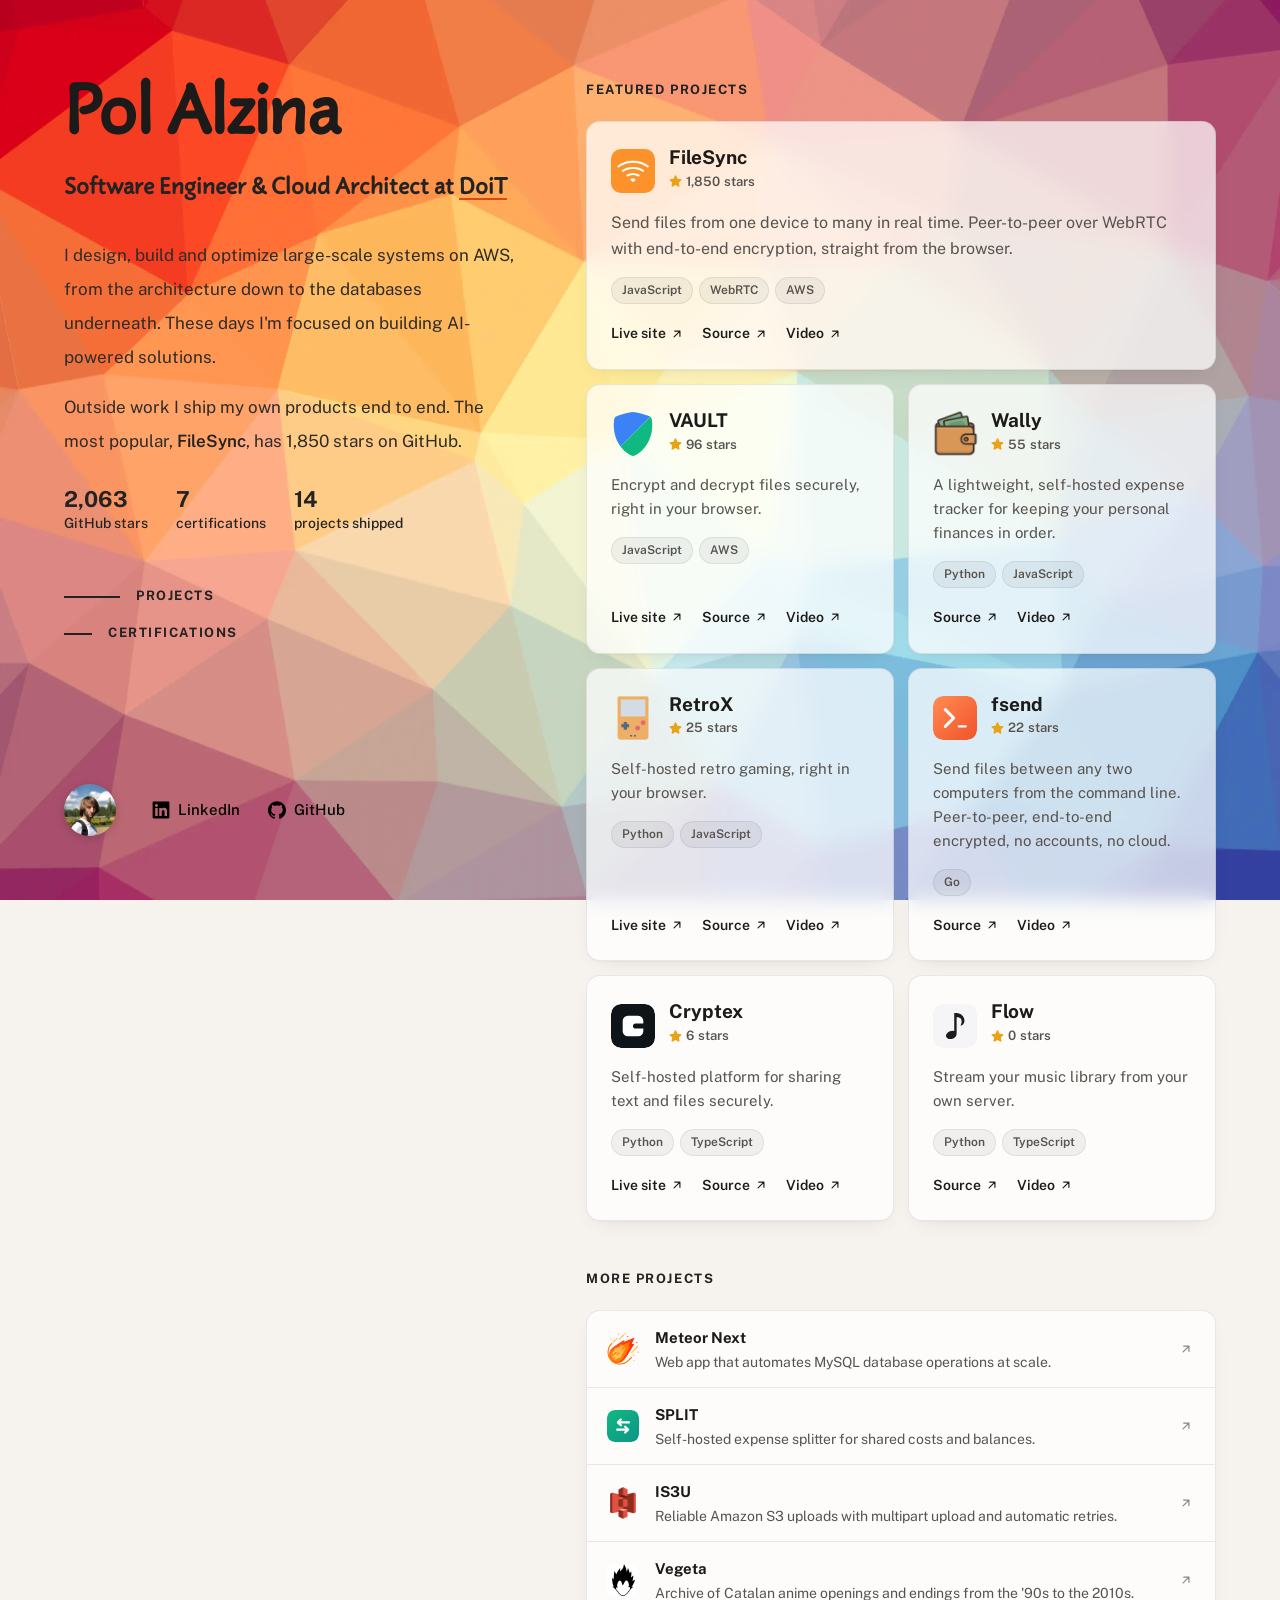
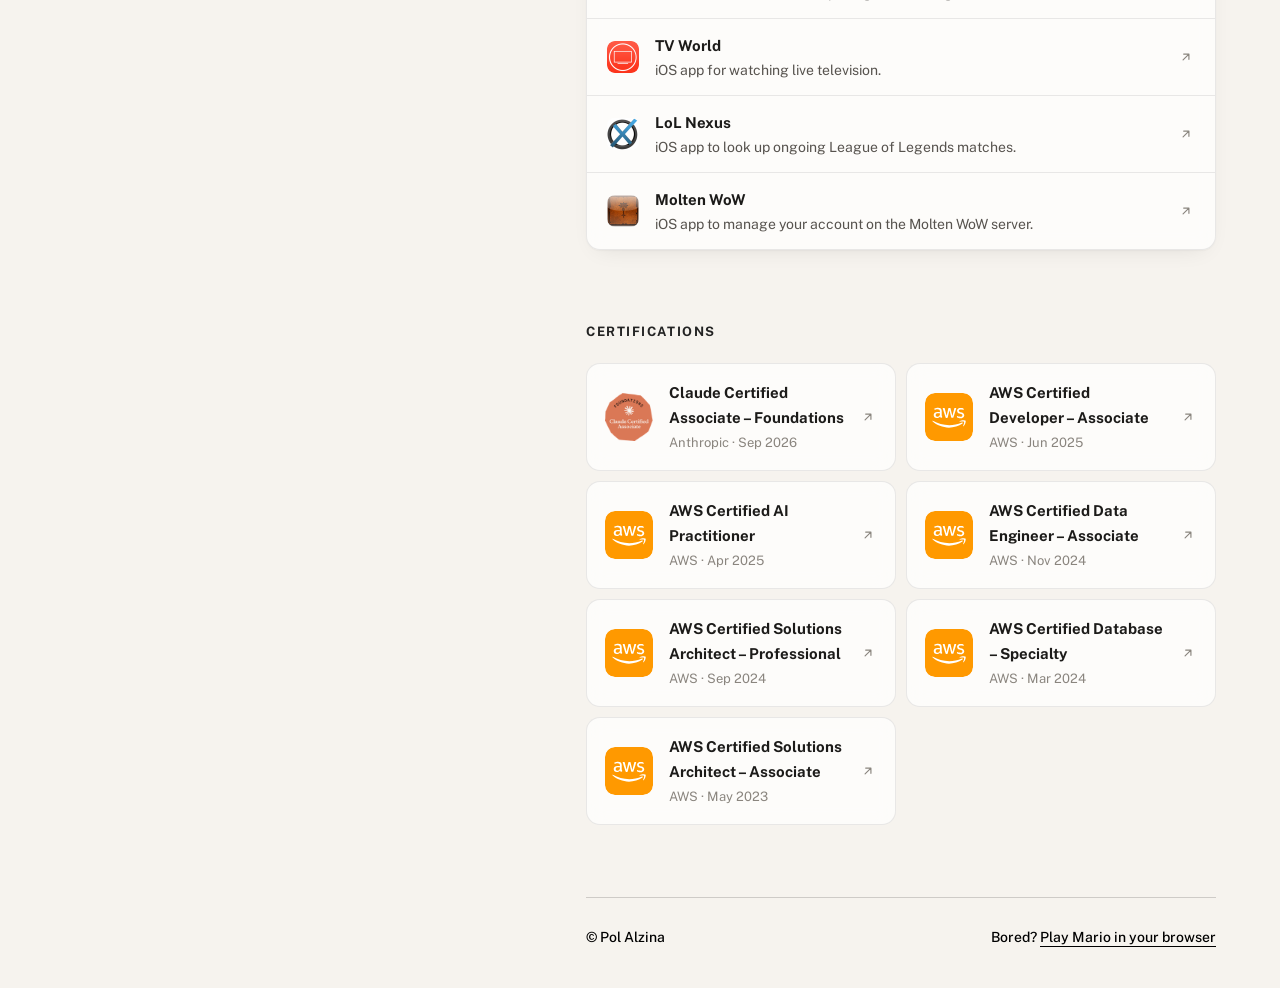
==== index.html @ d1aa9921 "Polish projects section and profile photo - Add a Video link to every featured project (videos/{proj" ====
<!DOCTYPE html>
<html lang="en">
  <head>
    <meta charset="utf-8" />
    <meta name="viewport" content="width=device-width, initial-scale=1" />
    <title>Pol Alzina — Software Engineer &amp; Cloud Architect</title>
    <meta name="description" content="Pol Alzina is a Software Engineer &amp; Cloud Architect at DoiT, specializing in AWS, cloud architecture and database engineering. Creator of FileSync and other open-source projects." />
    <meta name="author" content="Pol Alzina" />
    <link rel="canonical" href="https://pol.alzina.dev/" />
    <meta name="theme-color" content="#f6f3ee" />

    <!-- Social previews (LinkedIn, Slack, X…) need absolute URLs -->
    <meta property="og:type" content="website" />
    <meta property="og:url" content="https://pol.alzina.dev/" />
    <meta property="og:site_name" content="Pol Alzina" />
    <meta property="og:title" content="Pol Alzina — Software Engineer &amp; Cloud Architect" />
    <meta property="og:description" content="AWS, cloud architecture and database engineering at DoiT. Creator of FileSync (1.8k★ on GitHub)." />
    <meta property="og:image" content="https://pol.alzina.dev/images/og.jpg" />
    <meta property="og:image:width" content="1200" />
    <meta property="og:image:height" content="630" />
    <meta property="og:image:alt" content="Pol Alzina — Software Engineer &amp; Cloud Architect" />
    <meta name="twitter:card" content="summary_large_image" />

    <link rel="icon" type="image/png" sizes="32x32" href="images/favicon/favicon-32x32.png" />
    <link rel="icon" type="image/png" sizes="16x16" href="images/favicon/favicon-16x16.png" />
    <link rel="apple-touch-icon" sizes="180x180" href="images/favicon/apple-touch-icon.png" />

    <link rel="preload" href="fonts/rocio.woff2" as="font" type="font/woff2" crossorigin />
    <link rel="preconnect" href="https://fonts.googleapis.com" />
    <link rel="preconnect" href="https://fonts.gstatic.com" crossorigin />
    <link rel="stylesheet" href="https://fonts.googleapis.com/css2?family=Public+Sans:wght@400;600;700&display=swap" />
    <link rel="stylesheet" href="css/style.css" />

    <script type="application/ld+json">
      {
        "@context": "https://schema.org",
        "@type": "Person",
        "name": "Pol Alzina",
        "url": "https://pol.alzina.dev/",
        "image": "https://pol.alzina.dev/images/profile.jpg",
        "jobTitle": "Software Engineer & Cloud Architect",
        "worksFor": { "@type": "Organization", "name": "DoiT", "url": "https://www.doit.com" },
        "sameAs": ["https://www.linkedin.com/in/polalzina", "https://github.com/polius"]
      }
    </script>
  </head>
  <body>
    <!-- Icon sprite, referenced with <use href="#…"> -->
    <svg class="icons" aria-hidden="true" xmlns="http://www.w3.org/2000/svg">
      <symbol id="i-arrow" viewBox="0 0 24 24"><path d="M7 17 17 7M8 7h9v9" stroke-linecap="round" stroke-linejoin="round"/></symbol>
      <symbol id="i-star" viewBox="0 0 16 16"><path d="M8 .25a.75.75 0 0 1 .673.418l1.882 3.815 4.21.612a.75.75 0 0 1 .416 1.279l-3.046 2.97.719 4.192a.751.751 0 0 1-1.088.791L8 12.347l-3.766 1.98a.75.75 0 0 1-1.088-.79l.72-4.194L.818 6.374a.75.75 0 0 1 .416-1.28l4.21-.611L7.327.668A.75.75 0 0 1 8 .25Z"/></symbol>
      <symbol id="i-linkedin" viewBox="-16 16 480 480"><path d="M416 32H31.9C14.3 32 0 46.5 0 64.3v383.4C0 465.5 14.3 480 31.9 480H416c17.6 0 32-14.5 32-32.3V64.3c0-17.8-14.4-32.3-32-32.3zM135.4 416H69V202.2h66.5V416zm-33.2-243c-21.3 0-38.5-17.3-38.5-38.5S80.9 96 102.2 96c21.2 0 38.5 17.3 38.5 38.5 0 21.3-17.2 38.5-38.5 38.5zm282.1 243h-66.4V312c0-24.8-.5-56.7-34.5-56.7-34.6 0-39.9 27-39.9 54.9V416h-66.4V202.2h63.7v29.2h.9c8.9-16.8 30.6-34.5 62.9-34.5 67.2 0 79.7 44.3 79.7 101.9V416z"/></symbol>
      <symbol id="i-github" viewBox="0 0 24 24"><path d="M12 .297c-6.63 0-12 5.373-12 12 0 5.303 3.438 9.8 8.205 11.385.6.113.82-.258.82-.577 0-.285-.01-1.04-.015-2.04-3.338.724-4.042-1.61-4.042-1.61C4.422 18.07 3.633 17.7 3.633 17.7c-1.087-.744.084-.729.084-.729 1.205.084 1.838 1.236 1.838 1.236 1.07 1.835 2.809 1.305 3.495.998.108-.776.417-1.305.76-1.605-2.665-.3-5.466-1.332-5.466-5.93 0-1.31.465-2.38 1.235-3.22-.135-.303-.54-1.523.105-3.176 0 0 1.005-.322 3.3 1.23.96-.267 1.98-.399 3-.405 1.02.006 2.04.138 3 .405 2.28-1.552 3.285-1.23 3.285-1.23.645 1.653.24 2.873.12 3.176.765.84 1.23 1.91 1.23 3.22 0 4.61-2.805 5.625-5.475 5.92.42.36.81 1.096.81 2.22 0 1.606-.015 2.896-.015 3.286 0 .315.21.69.825.57C20.565 22.092 24 17.592 24 12.297c0-6.627-5.373-12-12-12"/></symbol>
      <symbol id="i-aws" viewBox="15 15 70 70"><rect x="15" y="15" width="70" height="70" rx="14" fill="#f90"/><g fill="#fff"><path d="m39.4 47c0 .6.1 1.1.2 1.4.1.4.3.7.5 1.2.1.1.1.3.1.4 0 .2-.1.3-.3.5l-1 .7c-.2.1-.3.1-.4.1-.2 0-.3-.1-.5-.2-.2-.2-.4-.5-.6-.8s-.3-.6-.5-1c-1.3 1.5-2.9 2.2-4.8 2.2-1.4 0-2.4-.4-3.2-1.2s-1.2-1.8-1.2-3.1c0-1.4.5-2.5 1.5-3.3s2.3-1.3 4-1.3c.5 0 1.1 0 1.7.1s1.2.2 1.9.4v-1.1c0-1.2-.3-2.1-.8-2.6s-1.4-.8-2.6-.8c-.6 0-1.1.1-1.7.2s-1.2.3-1.7.6c-.3.1-.5.2-.6.2s-.2 0-.3 0c-.2 0-.3-.2-.3-.5v-.8c0-.3 0-.5.1-.6s.2-.2.5-.3c.6-.3 1.2-.5 2-.7s1.6-.3 2.5-.3c1.9 0 3.3.4 4.2 1.3s1.3 2.2 1.3 4zm-6.6 2.5c.5 0 1.1-.1 1.7-.3s1.1-.5 1.5-1c.3-.3.4-.6.6-1 .1-.4.2-.9.2-1.4v-.8c-.5-.1-1-.2-1.5-.3s-1-.1-1.5-.1c-1.1 0-1.9.2-2.4.7-.5.4-.8 1.1-.8 1.9s.2 1.3.6 1.7c.3.4.8.6 1.6.6zm13 1.7c-.3 0-.5-.1-.6-.2s-.2-.3-.3-.6l-3.9-12.5c-.1-.3-.1-.5-.1-.7 0-.3.1-.4.4-.4h1.6c.3 0 .5.1.6.2s.2.3.3.6l2.7 10.7 2.5-10.7c.1-.3.2-.5.3-.6s.3-.2.7-.2h1.3c.3 0 .5.1.7.2.1.1.2.3.3.6l2.6 10.9 2.8-10.9c.1-.3.2-.5.3-.6s.3-.2.6-.2h1.5c.3 0 .4.1.4.4v.3c0 .1-.1.2-.1.4l-3.9 12.5c-.1.3-.2.5-.3.6s-.3.2-.6.2h-1.4c-.3 0-.5-.1-.7-.2-.1-.1-.2-.3-.3-.7l-2.5-10.3-2.5 10.4c-.1.3-.2.5-.3.7-.1.1-.4.2-.7.2h-1.4zm20.8.5c-.9 0-1.7-.1-2.5-.3s-1.4-.4-1.9-.7c-.3-.2-.4-.3-.5-.5s-.1-.3-.1-.5v-.7c0-.3.1-.5.4-.5.1 0 .2 0 .3.1.1 0 .2.1.4.2.5.2 1.1.4 1.8.6.6.1 1.3.2 1.9.2 1 0 1.8-.2 2.4-.5.6-.4.8-.9.8-1.5 0-.5-.1-.8-.4-1.1s-.8-.6-1.6-.9l-2.4-.7c-1.2-.4-2.1-.9-2.6-1.6s-.8-1.5-.8-2.4c0-.7.1-1.3.4-1.8s.7-1 1.2-1.3c.5-.4 1-.6 1.7-.8.6-.2 1.3-.3 2-.3.4 0 .7 0 1.1.1.4 0 .7.1 1 .2s.6.2.9.3.5.2.7.3.4.3.5.4.1.3.1.5v.8c0 .3-.1.5-.4.5-.1 0-.3-.1-.6-.2-.9-.4-2-.6-3.1-.6-.9 0-1.6.2-2.2.5-.5.3-.8.8-.8 1.4 0 .5.2.8.5 1.1s.9.6 1.8.9l2.3.7c1.2.4 2 .9 2.5 1.6s.8 1.4.8 2.3c0 .7-.1 1.3-.4 1.9s-.7 1-1.2 1.4-1.1.7-1.8.9c-.6-.1-1.3 0-2.2 0z"/><path clip-rule="evenodd" fill-rule="evenodd" d="m69.7 59.5c-5.3 3.9-13.1 6-19.7 6-9.3 0-17.8-3.5-24.1-9.2-.5-.5-.1-1.1.5-.7 6.9 4 15.4 6.4 24.1 6.4 5.9 0 12.4-1.2 18.4-3.8.9-.3 1.7.7.8 1.3z"/><path clip-rule="evenodd" fill-rule="evenodd" d="m71.9 57c-.7-.9-4.5-.4-6.2-.2-.5.1-.6-.4-.1-.7 3.1-2.1 8.1-1.5 8.6-.8.6.7-.2 5.7-3 8.1-.4.4-.9.2-.7-.3.7-1.6 2.1-5.2 1.4-6.1z"/></g></symbol>
    </svg>

    <div class="layout">
      <!-- ============ Intro ============ -->
      <header class="intro">
        <div>
          <h1 class="name rise">Pol Alzina</h1>
          <p class="role rise rise-2">Software Engineer &amp; Cloud&nbsp;Architect at&nbsp;<a href="https://www.doit.com" target="_blank" rel="noopener noreferrer">DoiT</a></p>

          <div class="rise rise-3">
            <!-- TODO: swap the first sentence for 1–2 concrete results from your work,
                 e.g. "Cut a customer's RDS bill by 40%" or "Migrated 20 TB to Aurora with zero downtime". -->
            <p class="bio">I design, build and optimize large-scale systems on AWS, from the architecture down to the databases underneath. These days I'm focused on building AI-powered solutions.</p>
            <p class="bio">Outside work I ship my own products end to end. The most popular, <strong data-top-name>FileSync</strong>, has <span data-top-stars>1,850</span> stars on GitHub.</p>

            <ul class="stats" aria-label="Highlights">
              <li><strong data-stars-total>2,063</strong> GitHub stars</li>
              <li><strong>7</strong> certifications</li>
              <li><strong>14</strong> projects shipped</li>
            </ul>
          </div>

          <nav class="nav rise rise-4" aria-label="Sections">
            <a href="#projects">Projects</a>
            <a href="#certifications">Certifications</a>
          </nav>
        </div>

        <div class="contact rise rise-4">
          <img class="avatar" src="images/profile.jpg" width="52" height="52" alt="Portrait of Pol Alzina" />
          <div class="contact-links">
            <!-- TODO: if you want recruiters to email you, point this to mailto:you@… instead -->
            <a class="social-link" href="https://www.linkedin.com/in/polalzina" target="_blank" rel="noopener noreferrer">
              <svg aria-hidden="true"><use href="#i-linkedin"/></svg>LinkedIn
            </a>
            <a class="social-link" href="https://github.com/polius" target="_blank" rel="noopener noreferrer">
              <svg aria-hidden="true"><use href="#i-github"/></svg>GitHub
            </a>
          </div>
        </div>
      </header>

      <!-- ============ Content ============ -->
      <main class="content">
        <section id="projects" aria-labelledby="projects-title">
          <h2 class="section-title" id="projects-title">Featured projects</h2>

          <div class="featured">
            <article class="card" data-sort-repo="FileSync">
              <div class="card-head">
                <img class="logo" src="images/logos/filesync.png" width="44" height="44" alt="" />
                <div>
                  <h3 class="card-title"><a href="https://filesync.app" target="_blank" rel="noopener noreferrer">FileSync</a></h3>
                  <span class="stars"><svg aria-hidden="true"><use href="#i-star"/></svg><span data-repo="FileSync">1,850</span>stars</span>
                </div>
              </div>
              <p class="card-desc">Send files from one device to many in real time. Peer-to-peer over WebRTC with end-to-end encryption, straight from the browser.</p>
              <ul class="tags" aria-label="Tech stack"><li>JavaScript</li><li>WebRTC</li><li>AWS</li></ul>
              <div class="card-links">
                <a href="https://filesync.app" target="_blank" rel="noopener noreferrer">Live site<svg class="arrow" aria-hidden="true"><use href="#i-arrow"/></svg></a>
                <a href="https://github.com/polius/FileSync" target="_blank" rel="noopener noreferrer">Source<svg class="arrow" aria-hidden="true"><use href="#i-arrow"/></svg></a>
                <a href="videos/filesync.mp4" target="_blank" rel="noopener noreferrer">Video<svg class="arrow" aria-hidden="true"><use href="#i-arrow"/></svg></a>
              </div>
            </article>

            <article class="card" data-sort-repo="VAULT">
              <div class="card-head">
                <img class="logo" src="images/logos/vault.svg" width="44" height="44" alt="" />
                <div>
                  <h3 class="card-title"><a href="https://vault.alzina.dev" target="_blank" rel="noopener noreferrer">VAULT</a></h3>
                  <span class="stars"><svg aria-hidden="true"><use href="#i-star"/></svg><span data-repo="VAULT">96</span>stars</span>
                </div>
              </div>
              <p class="card-desc">Encrypt and decrypt files securely, right in your browser.</p>
              <ul class="tags" aria-label="Tech stack"><li>JavaScript</li><li>AWS</li></ul>
              <div class="card-links">
                <a href="https://vault.alzina.dev" target="_blank" rel="noopener noreferrer">Live site<svg class="arrow" aria-hidden="true"><use href="#i-arrow"/></svg></a>
                <a href="https://github.com/polius/VAULT" target="_blank" rel="noopener noreferrer">Source<svg class="arrow" aria-hidden="true"><use href="#i-arrow"/></svg></a>
                <a href="videos/vault.mp4" target="_blank" rel="noopener noreferrer">Video<svg class="arrow" aria-hidden="true"><use href="#i-arrow"/></svg></a>
              </div>
            </article>

            <article class="card" data-sort-repo="Wally">
              <div class="card-head">
                <img class="logo" style="--logo-scale: 1.35" src="images/logos/wally.png" width="44" height="44" alt="" />
                <div>
                  <h3 class="card-title"><a href="https://github.com/polius/Wally" target="_blank" rel="noopener noreferrer">Wally</a></h3>
                  <span class="stars"><svg aria-hidden="true"><use href="#i-star"/></svg><span data-repo="Wally">55</span>stars</span>
                </div>
              </div>
              <p class="card-desc">A lightweight, self-hosted expense tracker for keeping your personal finances in order.</p>
              <ul class="tags" aria-label="Tech stack"><li>Python</li><li>JavaScript</li></ul>
              <div class="card-links">
                <a href="https://github.com/polius/Wally" target="_blank" rel="noopener noreferrer">Source<svg class="arrow" aria-hidden="true"><use href="#i-arrow"/></svg></a>
                <a href="videos/wally.mp4" target="_blank" rel="noopener noreferrer">Video<svg class="arrow" aria-hidden="true"><use href="#i-arrow"/></svg></a>
              </div>
            </article>

            <article class="card" data-sort-repo="RetroX">
              <div class="card-head">
                <img class="logo" style="--logo-scale: 1.13" src="images/logos/retrox.png" width="44" height="44" alt="" />
                <div>
                  <h3 class="card-title"><a href="https://retrox.app" target="_blank" rel="noopener noreferrer">RetroX</a></h3>
                  <span class="stars"><svg aria-hidden="true"><use href="#i-star"/></svg><span data-repo="RetroX">25</span>stars</span>
                </div>
              </div>
              <p class="card-desc">Self-hosted retro gaming, right in your browser.</p>
              <ul class="tags" aria-label="Tech stack"><li>Python</li><li>JavaScript</li></ul>
              <div class="card-links">
                <a href="https://retrox.app" target="_blank" rel="noopener noreferrer">Live site<svg class="arrow" aria-hidden="true"><use href="#i-arrow"/></svg></a>
                <a href="https://github.com/polius/RetroX" target="_blank" rel="noopener noreferrer">Source<svg class="arrow" aria-hidden="true"><use href="#i-arrow"/></svg></a>
                <a href="videos/retrox.mp4" target="_blank" rel="noopener noreferrer">Video<svg class="arrow" aria-hidden="true"><use href="#i-arrow"/></svg></a>
              </div>
            </article>

            <article class="card" data-sort-repo="fsend">
              <div class="card-head">
                <img class="logo" src="images/logos/fsend.svg" width="44" height="44" alt="" />
                <div>
                  <h3 class="card-title"><a href="https://github.com/polius/fsend" target="_blank" rel="noopener noreferrer">fsend</a></h3>
                  <span class="stars"><svg aria-hidden="true"><use href="#i-star"/></svg><span data-repo="fsend">22</span>stars</span>
                </div>
              </div>
              <p class="card-desc">Send files between any two computers from the command line. Peer-to-peer, end-to-end encrypted, no accounts, no cloud.</p>
              <ul class="tags" aria-label="Tech stack"><li>Go</li></ul>
              <div class="card-links">
                <a href="https://github.com/polius/fsend" target="_blank" rel="noopener noreferrer">Source<svg class="arrow" aria-hidden="true"><use href="#i-arrow"/></svg></a>
                <a href="videos/fsend.mp4" target="_blank" rel="noopener noreferrer">Video<svg class="arrow" aria-hidden="true"><use href="#i-arrow"/></svg></a>
              </div>
            </article>

            <article class="card" data-sort-repo="Cryptex">
              <div class="card-head">
                <img class="logo" src="images/logos/cryptex.svg" width="44" height="44" alt="" />
                <div>
                  <h3 class="card-title"><a href="https://cryptex.alzina.dev" target="_blank" rel="noopener noreferrer">Cryptex</a></h3>
                  <span class="stars"><svg aria-hidden="true"><use href="#i-star"/></svg><span data-repo="Cryptex">6</span>stars</span>
                </div>
              </div>
              <p class="card-desc">Self-hosted platform for sharing text and files securely.</p>
              <ul class="tags" aria-label="Tech stack"><li>Python</li><li>TypeScript</li></ul>
              <div class="card-links">
                <a href="https://cryptex.alzina.dev" target="_blank" rel="noopener noreferrer">Live site<svg class="arrow" aria-hidden="true"><use href="#i-arrow"/></svg></a>
                <a href="https://github.com/polius/Cryptex" target="_blank" rel="noopener noreferrer">Source<svg class="arrow" aria-hidden="true"><use href="#i-arrow"/></svg></a>
                <a href="videos/cryptex.mp4" target="_blank" rel="noopener noreferrer">Video<svg class="arrow" aria-hidden="true"><use href="#i-arrow"/></svg></a>
              </div>
            </article>

            <article class="card" data-sort-repo="Flow">
              <div class="card-head">
                <img class="logo" src="images/logos/flow.svg" width="44" height="44" alt="" />
                <div>
                  <h3 class="card-title"><a href="https://github.com/polius/Flow" target="_blank" rel="noopener noreferrer">Flow</a></h3>
                  <span class="stars"><svg aria-hidden="true"><use href="#i-star"/></svg><span data-repo="Flow">0</span>stars</span>
                </div>
              </div>
              <p class="card-desc">Stream your music library from your own server.</p>
              <ul class="tags" aria-label="Tech stack"><li>Python</li><li>TypeScript</li></ul>
              <div class="card-links">
                <a href="https://github.com/polius/Flow" target="_blank" rel="noopener noreferrer">Source<svg class="arrow" aria-hidden="true"><use href="#i-arrow"/></svg></a>
                <a href="videos/flow.mp4" target="_blank" rel="noopener noreferrer">Video<svg class="arrow" aria-hidden="true"><use href="#i-arrow"/></svg></a>
              </div>
            </article>
          </div>

          <h3 class="subhead">More projects</h3>
          <ul class="list">
            <li data-sort-repo="meteornext-app">
              <a href="https://meteor.alzina.dev" target="_blank" rel="noopener noreferrer">
                <img class="logo" style="--logo-scale: 1.05" src="images/logos/meteornext.png" width="32" height="32" alt="" />
                <span><span class="list-name">Meteor Next</span><span class="list-desc">Web app that automates MySQL database operations at scale.</span></span>
                <svg class="arrow" aria-hidden="true"><use href="#i-arrow"/></svg>
              </a>
            </li>
            <li data-sort-repo="SPLIT">
              <a href="https://split.alzina.dev" target="_blank" rel="noopener noreferrer">
                <img class="logo" src="images/logos/split.svg" width="32" height="32" alt="" />
                <span><span class="list-name">SPLIT</span><span class="list-desc">Self-hosted expense splitter for shared costs and balances.</span></span>
                <svg class="arrow" aria-hidden="true"><use href="#i-arrow"/></svg>
              </a>
            </li>
            <li data-sort-repo="intelligent-s3-upload">
              <a href="https://github.com/polius/intelligent-s3-upload" target="_blank" rel="noopener noreferrer">
                <img class="logo" src="images/logos/is3u.png" width="32" height="32" alt="" />
                <span><span class="list-name">IS3U</span><span class="list-desc">Reliable Amazon S3 uploads with multipart upload and automatic retries.</span></span>
                <svg class="arrow" aria-hidden="true"><use href="#i-arrow"/></svg>
              </a>
            </li>
            <li data-sort-repo="vegeta.cat">
              <a href="https://www.vegeta.cat" target="_blank" rel="noopener noreferrer">
                <img class="logo" src="images/logos/vegeta.png" width="32" height="32" alt="" />
                <span><span class="list-name">Vegeta</span><span class="list-desc">Archive of Catalan anime openings and endings from the '90s to the 2010s.</span></span>
                <svg class="arrow" aria-hidden="true"><use href="#i-arrow"/></svg>
              </a>
            </li>
            <li>
              <a href="https://tvworld.alzina.dev" target="_blank" rel="noopener noreferrer">
                <img class="logo" src="images/logos/tvworld.png" width="32" height="32" alt="" />
                <span><span class="list-name">TV World</span><span class="list-desc">iOS app for watching live television.</span></span>
                <svg class="arrow" aria-hidden="true"><use href="#i-arrow"/></svg>
              </a>
            </li>
            <li>
              <a href="https://app.sensortower.com/overview/765059876" target="_blank" rel="noopener noreferrer">
                <img class="logo" src="images/logos/lolnexus.png" width="32" height="32" alt="" />
                <span><span class="list-name">LoL Nexus</span><span class="list-desc">iOS app to look up ongoing League of Legends matches.</span></span>
                <svg class="arrow" aria-hidden="true"><use href="#i-arrow"/></svg>
              </a>
            </li>
            <li>
              <a href="https://mw.alzina.dev" target="_blank" rel="noopener noreferrer">
                <img class="logo" src="images/logos/moltenwow.png" width="32" height="32" alt="" />
                <span><span class="list-name">Molten WoW</span><span class="list-desc">iOS app to manage your account on the Molten WoW server.</span></span>
                <svg class="arrow" aria-hidden="true"><use href="#i-arrow"/></svg>
              </a>
            </li>
          </ul>
        </section>

        <section id="certifications" aria-labelledby="certifications-title">
          <h2 class="section-title" id="certifications-title">Certifications</h2>
          <ul class="certs">
            <li>
              <a class="cert" href="certifications/claude-certified-associate-foundations.pdf" target="_blank" rel="noopener noreferrer">
                <img class="logo" src="images/logos/claude-cert.png" width="48" height="48" alt="" />
                <span><span class="cert-name">Claude Certified Associate – Foundations</span><span class="cert-meta">Anthropic · Sep 2026</span></span>
                <svg class="arrow" aria-hidden="true"><use href="#i-arrow"/></svg>
              </a>
            </li>
            <li>
              <a class="cert" href="https://cp.certmetrics.com/amazon/en/public/verify/credential/2391698214af48799ac81487aa5f0353" target="_blank" rel="noopener noreferrer">
                <svg class="logo" aria-hidden="true"><use href="#i-aws"/></svg>
                <span><span class="cert-name">AWS Certified Developer – Associate</span><span class="cert-meta">AWS · Jun 2025</span></span>
                <svg class="arrow" aria-hidden="true"><use href="#i-arrow"/></svg>
              </a>
            </li>
            <li>
              <a class="cert" href="https://cp.certmetrics.com/amazon/en/public/verify/credential/fcd564f483ae4cfa94ff9d164bcd5252" target="_blank" rel="noopener noreferrer">
                <svg class="logo" aria-hidden="true"><use href="#i-aws"/></svg>
                <span><span class="cert-name">AWS Certified AI Practitioner</span><span class="cert-meta">AWS · Apr 2025</span></span>
                <svg class="arrow" aria-hidden="true"><use href="#i-arrow"/></svg>
              </a>
            </li>
            <li>
              <a class="cert" href="https://cp.certmetrics.com/amazon/en/public/verify/credential/151e5a1d30874c1f9817b374003370be" target="_blank" rel="noopener noreferrer">
                <svg class="logo" aria-hidden="true"><use href="#i-aws"/></svg>
                <span><span class="cert-name">AWS Certified Data Engineer – Associate</span><span class="cert-meta">AWS · Nov 2024</span></span>
                <svg class="arrow" aria-hidden="true"><use href="#i-arrow"/></svg>
              </a>
            </li>
            <li>
              <a class="cert" href="https://cp.certmetrics.com/amazon/en/public/verify/credential/a61a0dd3cb1246a488893493e1e09986" target="_blank" rel="noopener noreferrer">
                <svg class="logo" aria-hidden="true"><use href="#i-aws"/></svg>
                <span><span class="cert-name">AWS Certified Solutions Architect – Professional</span><span class="cert-meta">AWS · Sep 2024</span></span>
                <svg class="arrow" aria-hidden="true"><use href="#i-arrow"/></svg>
              </a>
            </li>
            <li>
              <a class="cert" href="https://cp.certmetrics.com/amazon/en/public/verify/credential/18cd20d3a6d945a9bd944d0d09c38167" target="_blank" rel="noopener noreferrer">
                <svg class="logo" aria-hidden="true"><use href="#i-aws"/></svg>
                <span><span class="cert-name">AWS Certified Database – Specialty</span><span class="cert-meta">AWS · Mar 2024</span></span>
                <svg class="arrow" aria-hidden="true"><use href="#i-arrow"/></svg>
              </a>
            </li>
            <li>
              <a class="cert" href="https://cp.certmetrics.com/amazon/en/public/verify/credential/PXWKZVH14BV1QS50" target="_blank" rel="noopener noreferrer">
                <svg class="logo" aria-hidden="true"><use href="#i-aws"/></svg>
                <span><span class="cert-name">AWS Certified Solutions Architect – Associate</span><span class="cert-meta">AWS · May 2023</span></span>
                <svg class="arrow" aria-hidden="true"><use href="#i-arrow"/></svg>
              </a>
            </li>
          </ul>
        </section>

        <footer class="footer">
          <p>© Pol Alzina</p>
          <p>Bored? <a href="https://mario.alzina.dev" target="_blank" rel="noopener noreferrer">Play Mario in your browser</a></p>
        </footer>
      </main>
    </div>

    <script>
      // Highlight the sidebar nav link of the section in view
      (function () {
        var links = document.querySelectorAll(".nav a");
        var observer = new IntersectionObserver(function (entries) {
          entries.forEach(function (entry) {
            if (!entry.isIntersecting) return;
            links.forEach(function (link) {
              link.classList.toggle("active", link.getAttribute("href") === "#" + entry.target.id);
            });
          });
        }, { rootMargin: "-30% 0px -60% 0px" });
        document.querySelectorAll("main section[id]").forEach(function (s) { observer.observe(s); });
      })();

      // Refresh GitHub star counts live; the numbers in the HTML are the fallback if this fails
      (function () {
        function format(n) {
          return n.toLocaleString("en-US");
        }
        fetch("https://api.github.com/users/polius/repos?per_page=100")
          .then(function (res) { return res.ok ? res.json() : Promise.reject(res.status); })
          .then(function (repos) {
            var stars = {};
            var total = 0;
            repos.forEach(function (repo) {
              if (repo.fork) return;
              stars[repo.name.toLowerCase()] = repo.stargazers_count;
              total += repo.stargazers_count;
            });
            document.querySelectorAll("[data-repo]").forEach(function (el) {
              var count = stars[el.dataset.repo.toLowerCase()];
              if (count !== undefined) el.textContent = format(count);
            });
            document.querySelectorAll("[data-stars-total]").forEach(function (el) {
              el.textContent = format(total);
            });

            // Order featured cards and the "More projects" list by stars, most first.
            // Ties keep their HTML order; items without a repo stay at the end.
            // The first featured card gets the wide layout via CSS.
            document.querySelectorAll(".featured, .list").forEach(function (group) {
              var items = Array.prototype.slice.call(group.querySelectorAll(":scope > [data-sort-repo]"));
              items.sort(function (a, b) {
                return (stars[b.dataset.sortRepo.toLowerCase()] || 0) - (stars[a.dataset.sortRepo.toLowerCase()] || 0);
              });
              items.forEach(function (item) { group.appendChild(item); });
              group.querySelectorAll(":scope > :not([data-sort-repo])").forEach(function (item) { group.appendChild(item); });
            });

            // Intro sentence names whichever shown project has the most stars
            var top = null;
            document.querySelectorAll("[data-sort-repo]").forEach(function (item) {
              var count = stars[item.dataset.sortRepo.toLowerCase()] || 0;
              if (!top || count > top.count) top = { item: item, count: count };
            });
            if (top) {
              var name = top.item.querySelector(".card-title a, .list-name");
              document.querySelectorAll("[data-top-name]").forEach(function (el) { el.textContent = name.textContent; });
              document.querySelectorAll("[data-top-stars]").forEach(function (el) { el.textContent = format(top.count); });
            }
          })
          .catch(function () {});
      })();
    </script>
  </body>
</html>
---- css/style.css ----
@font-face {
  font-family: "Rocio";
  src: url("../fonts/rocio.woff2") format("woff2");
  font-weight: 400;
  font-style: normal;
  font-display: swap;
}

/* ---------- Tokens ---------- */
:root {
  color-scheme: light;
  --bg: #f6f3ee;
  /* Translucent panels let the background image show through, like the original site */
  --surface: rgba(255, 255, 255, 0.72);
  --surface-hover: rgba(255, 255, 255, 0.86);
  --surface-blur: blur(10px);
  --border: rgba(28, 27, 25, 0.09);
  --border-strong: rgba(28, 27, 25, 0.18);
  --text: #1c1b19;
  --muted: #57534e;
  --faint: #8a857e;
  --accent: #d9480f;
  --accent-soft: rgba(217, 72, 15, 0.09);
  --shadow: 0 1px 2px rgba(28, 27, 25, 0.04), 0 8px 24px -12px rgba(28, 27, 25, 0.12);
  --shadow-hover: 0 2px 4px rgba(28, 27, 25, 0.05), 0 16px 40px -16px rgba(28, 27, 25, 0.22);
  /* Text placed directly on the background image */
  --on-bg: #232323;
  --on-bg-muted: #2e2b28;
  --on-bg-faint: rgba(35, 35, 35, 0.72);
  --radius: 14px;
  --font-sans: "Public Sans", -apple-system, BlinkMacSystemFont, "Segoe UI", Arial, sans-serif;
  --font-display: "Rocio", var(--font-sans);
}


/* ---------- Base ---------- */
*, *::before, *::after { box-sizing: border-box; }
html { scroll-behavior: smooth; -webkit-text-size-adjust: 100%; }
body {
  margin: 0;
  background: var(--bg);
  color: var(--text);
  font: 400 16px/1.6 var(--font-sans);
  -webkit-font-smoothing: antialiased;
}
/* Background image as a fixed, viewport-sized layer (background-attachment:fixed misbehaves
   on iOS Safari) */
body::before {
  content: "";
  position: fixed;
  inset: 0;
  z-index: -1;
  pointer-events: none;
  background: #232323 url("../images/bg.webp") center / cover no-repeat;
}
/* Everything sitting directly on the image uses the high-contrast "on-bg" text colours */
.intro, .section-title, .subhead, .footer {
  --text: var(--on-bg);
  --muted: var(--on-bg-muted);
  --faint: var(--on-bg-faint);
}
h1, h2, h3, p, ul { margin: 0; }
ul { padding: 0; list-style: none; }
img, svg { display: block; }
a { color: inherit; text-decoration: none; }
a:focus-visible { outline: 2px solid var(--accent); outline-offset: 3px; border-radius: 6px; }
.icons { position: absolute; width: 0; height: 0; overflow: hidden; }

/* ---------- Layout ---------- */
.layout {
  max-width: 1440px;
  margin: 0 auto;
  padding: 0 20px;
}
@media (min-width: 1024px) {
  .layout {
    display: grid;
    grid-template-columns: minmax(0, 5fr) minmax(0, 7fr);
    gap: 72px;
    padding: 0 clamp(48px, 5vw, 88px);
  }
}

/* ---------- Intro column ---------- */
.intro { padding: 56px 0 8px; }
@media (min-width: 1024px) {
  .intro {
    position: sticky;
    top: 0;
    height: 100vh;
    padding: 80px 0 64px;
    display: flex;
    flex-direction: column;
    justify-content: space-between;
  }
}
/* Short laptop screens: the intro would not fit in one viewport, so let it scroll normally */
@media (min-width: 1024px) and (max-height: 820px) {
  .intro { position: static; height: auto; }
}
.avatar {
  flex: none;
  width: 52px;
  height: 52px;
  margin-right: 18px;
  border-radius: 50%;
  object-fit: cover;
  box-shadow: 0 2px 10px rgba(0, 0, 0, 0.18);
}
.name {
  font: 700 clamp(44px, 11vw, 72px)/1 var(--font-display); /* synthesized bold, as on the original */
  letter-spacing: -0.01em;
}
.role {
  margin-top: 20px;
  /* Rocio ships one weight; 600 is browser-synthesized bold, as on the original site */
  font: 600 24px/1.4 var(--font-display);
  color: var(--text);
}
.role a {
  color: var(--text);
  text-decoration: underline;
  text-decoration-thickness: 2px;
  text-underline-offset: 4px;
  text-decoration-color: var(--accent);
}
/* Airy line spacing, as on the original site */
.bio { margin-top: 32px; max-width: 34rem; color: var(--muted); font-size: 17px; line-height: 2; }
.bio + .bio { margin-top: 16px; }
.bio strong { color: var(--text); font-weight: 600; }

.stats { display: flex; flex-wrap: wrap; gap: 10px clamp(18px, 5vw, 28px); margin-top: 28px; }
.stats li { display: flex; flex-direction: column; font-size: 14px; font-weight: 500; color: var(--text); }
.stats strong { font-size: 22px; line-height: 1.2; font-weight: 700; color: var(--text); }

.nav { display: none; margin-top: 44px; }
@media (min-width: 1024px) { .nav { display: block; } }
.nav a {
  display: flex;
  align-items: center;
  gap: 16px;
  padding: 8px 0;
  font-size: 13px;
  font-weight: 700;
  letter-spacing: 0.12em;
  text-transform: uppercase;
  color: var(--text);
  transition: color .2s ease;
}
/* Like the original site: links stay dark; the active one gets the longer line */
.nav a::before {
  content: "";
  width: 28px;
  height: 2px;
  background: currentColor;
  transition: width .2s ease;
}
.nav a:hover, .nav a.active { color: var(--text); }
.nav a:hover::before, .nav a.active::before { width: 56px; }

/* Photo stays beside the buttons; on narrow screens the buttons wrap among themselves */
.contact { display: flex; align-items: center; gap: 10px; margin-top: 32px; }
.contact-links { display: flex; flex-wrap: wrap; gap: 4px 12px; }
/* Plain icon + label links (like the original site), quieter than buttons */
.social-link {
  display: inline-flex;
  align-items: center;
  gap: 8px;
  padding: 6px 8px;
  border-radius: 8px;
  color: #000;
  font-size: 15px;
  font-weight: 500;
  transition: background-color .2s ease;
}
.social-link svg { width: 18px; height: 18px; fill: currentColor; }
.social-link:hover { background: rgba(35, 35, 35, 0.08); }
.btn {
  display: inline-flex;
  align-items: center;
  gap: 8px;
  height: 42px;
  padding: 0 18px;
  border-radius: 999px;
  /* Light frosted fill: enough to keep the label readable over the busy background,
     subtler than the cards so the buttons don't compete with the name */
  border: 1px solid rgba(35, 35, 35, 0.3);
  background: rgba(255, 255, 255, 0.45);
  -webkit-backdrop-filter: blur(2px);
  backdrop-filter: blur(2px);
  color: var(--text);
  font-size: 15px;
  font-weight: 600;
  transition: border-color .2s ease, background-color .2s ease;
}
.btn svg { width: 17px; height: 17px; fill: currentColor; }
.btn:hover { background: var(--surface); border-color: var(--text); }

/* ---------- Content column ---------- */
.content { padding: 40px 0 0; }
@media (min-width: 1024px) { .content { padding-top: 80px; } }
section { scroll-margin-top: 24px; }
section + section { margin-top: 72px; }
/* "More projects" shares the section-title look so it never outranks the main headings */
.section-title, .subhead {
  margin-bottom: 20px;
  font-size: 13px;
  font-weight: 700;
  letter-spacing: 0.12em;
  text-transform: uppercase;
  color: var(--text);
}
.subhead { margin-top: 48px; }

/* Featured project cards */
.featured { display: grid; gap: 14px; }
@media (min-width: 640px) {
  .featured { grid-template-columns: 1fr 1fr; }
  .featured .card:first-child { grid-column: 1 / -1; }
}
.card {
  position: relative;
  display: flex;
  flex-direction: column;
  padding: 24px;
  background: var(--surface);
  border: 1px solid var(--border);
  border-radius: var(--radius);
  box-shadow: var(--shadow);
  -webkit-backdrop-filter: var(--surface-blur);
  backdrop-filter: var(--surface-blur);
  transition: border-color .2s ease, box-shadow .2s ease, transform .2s ease, background-color .2s ease;
}
.card:hover { border-color: var(--border-strong); box-shadow: var(--shadow-hover); transform: translateY(-2px); background: var(--surface-hover); }
.card-head { display: flex; align-items: center; gap: 14px; }
/* Logos with transparent padding set --logo-scale (in the HTML) so their visible artwork
   fills the box like the full-bleed tile logos do */
.logo { flex: none; width: 44px; height: 44px; border-radius: 10px; object-fit: contain; transform: scale(var(--logo-scale, 1)); }
.card-title { font-size: 19px; font-weight: 700; line-height: 1.25; }
/* Whole card is clickable via the title link; secondary links sit above it */
.card-title a::after { content: ""; position: absolute; inset: 0; border-radius: var(--radius); }
.stars {
  display: inline-flex;
  align-items: center;
  gap: 4px;
  margin-top: 2px;
  font-size: 13px;
  font-weight: 600;
  color: var(--muted);
}
.stars svg { width: 13px; height: 13px; fill: #e8a317; }
.card-desc { margin-top: 14px; color: var(--muted); font-size: 15px; }
.featured .card:first-child .card-desc { font-size: 16px; max-width: 38rem; }
.tags { display: flex; flex-wrap: wrap; gap: 6px; margin-top: 16px; }
/* Neutral tech tags: the cards already pick up colour from the background and the logos */
.tags li {
  padding: 3px 10px;
  border-radius: 999px;
  border: 1px solid rgba(35, 35, 35, 0.08);
  background: rgba(35, 35, 35, 0.06);
  color: var(--muted);
  font-size: 12px;
  font-weight: 600;
}
.card-links { display: flex; gap: 18px; margin-top: auto; padding-top: 18px; }
.card-links a {
  position: relative;
  z-index: 1;
  display: inline-flex;
  align-items: center;
  gap: 4px;
  font-size: 14px;
  font-weight: 600;
}
.card-links a:hover { color: var(--accent); }
.arrow { width: 14px; height: 14px; stroke: currentColor; fill: none; stroke-width: 2; }

/* Compact project list */
.list {
  overflow: hidden;
  background: var(--surface);
  border: 1px solid var(--border);
  border-radius: var(--radius);
  box-shadow: var(--shadow);
  -webkit-backdrop-filter: var(--surface-blur);
  backdrop-filter: var(--surface-blur);
}
.list li + li { border-top: 1px solid var(--border); }
.list a {
  display: grid;
  grid-template-columns: 32px 1fr 16px;
  gap: 4px 16px;
  align-items: center;
  padding: 14px 20px;
  transition: background-color .2s ease;
}
.list a:hover { background: var(--accent-soft); }
.list a:hover .arrow { color: var(--accent); transform: translate(2px, -2px); }
.list .logo { width: 32px; height: 32px; border-radius: 8px; }
.list-name { font-weight: 700; font-size: 15px; }
.list-desc { display: block; color: var(--muted); font-size: 14px; }
.list .arrow { color: var(--faint); transition: transform .2s ease, color .2s ease; }

/* Certifications */
.certs { display: grid; gap: 10px; }
@media (min-width: 640px) { .certs { grid-template-columns: 1fr 1fr; } }
.cert {
  display: grid;
  grid-template-columns: 48px 1fr 16px;
  gap: 16px;
  align-items: center;
  height: 100%;
  padding: 16px 18px;
  background: var(--surface);
  border: 1px solid var(--border);
  border-radius: var(--radius);
  -webkit-backdrop-filter: var(--surface-blur);
  backdrop-filter: var(--surface-blur);
  transition: border-color .2s ease, background-color .2s ease;
}
.cert:hover { border-color: var(--border-strong); background: var(--surface-hover); }
.cert:hover .arrow { color: var(--accent); }
.cert .logo { width: 48px; height: 48px; }
.cert-name { font-size: 15px; font-weight: 700; line-height: 1.3; }
.cert-meta { display: block; margin-top: 2px; font-size: 13px; color: var(--faint); }
.cert .arrow { color: var(--faint); transition: color .2s ease; }

/* Footer */
.footer {
  display: flex;
  flex-wrap: wrap;
  justify-content: space-between;
  gap: 8px 24px;
  margin-top: 72px;
  padding: 28px 0 40px;
  border-top: 1px solid var(--border-strong);
  font-size: 14px;
  font-weight: 500;
  color: #000; /* same black as the LinkedIn/GitHub links */
}
.footer a { text-decoration: underline; text-decoration-color: currentColor; text-decoration-thickness: 1px; text-underline-offset: 4px; }
/* Links on the background image stay dark; hover thickens the underline */
.footer a:hover { text-decoration-thickness: 2px; }

/* ---------- Motion ---------- */
@keyframes rise { from { opacity: 0; transform: translateY(12px); } to { opacity: 1; transform: none; } }
.rise { animation: rise .6s cubic-bezier(.2, .7, .2, 1) both; }
.rise-2 { animation-delay: .08s; }
.rise-3 { animation-delay: .16s; }
.rise-4 { animation-delay: .24s; }

@media (prefers-reduced-motion: reduce) {
  html { scroll-behavior: auto; }
  *, *::before, *::after { animation: none !important; transition: none !important; }
  .card:hover { transform: none; }
}
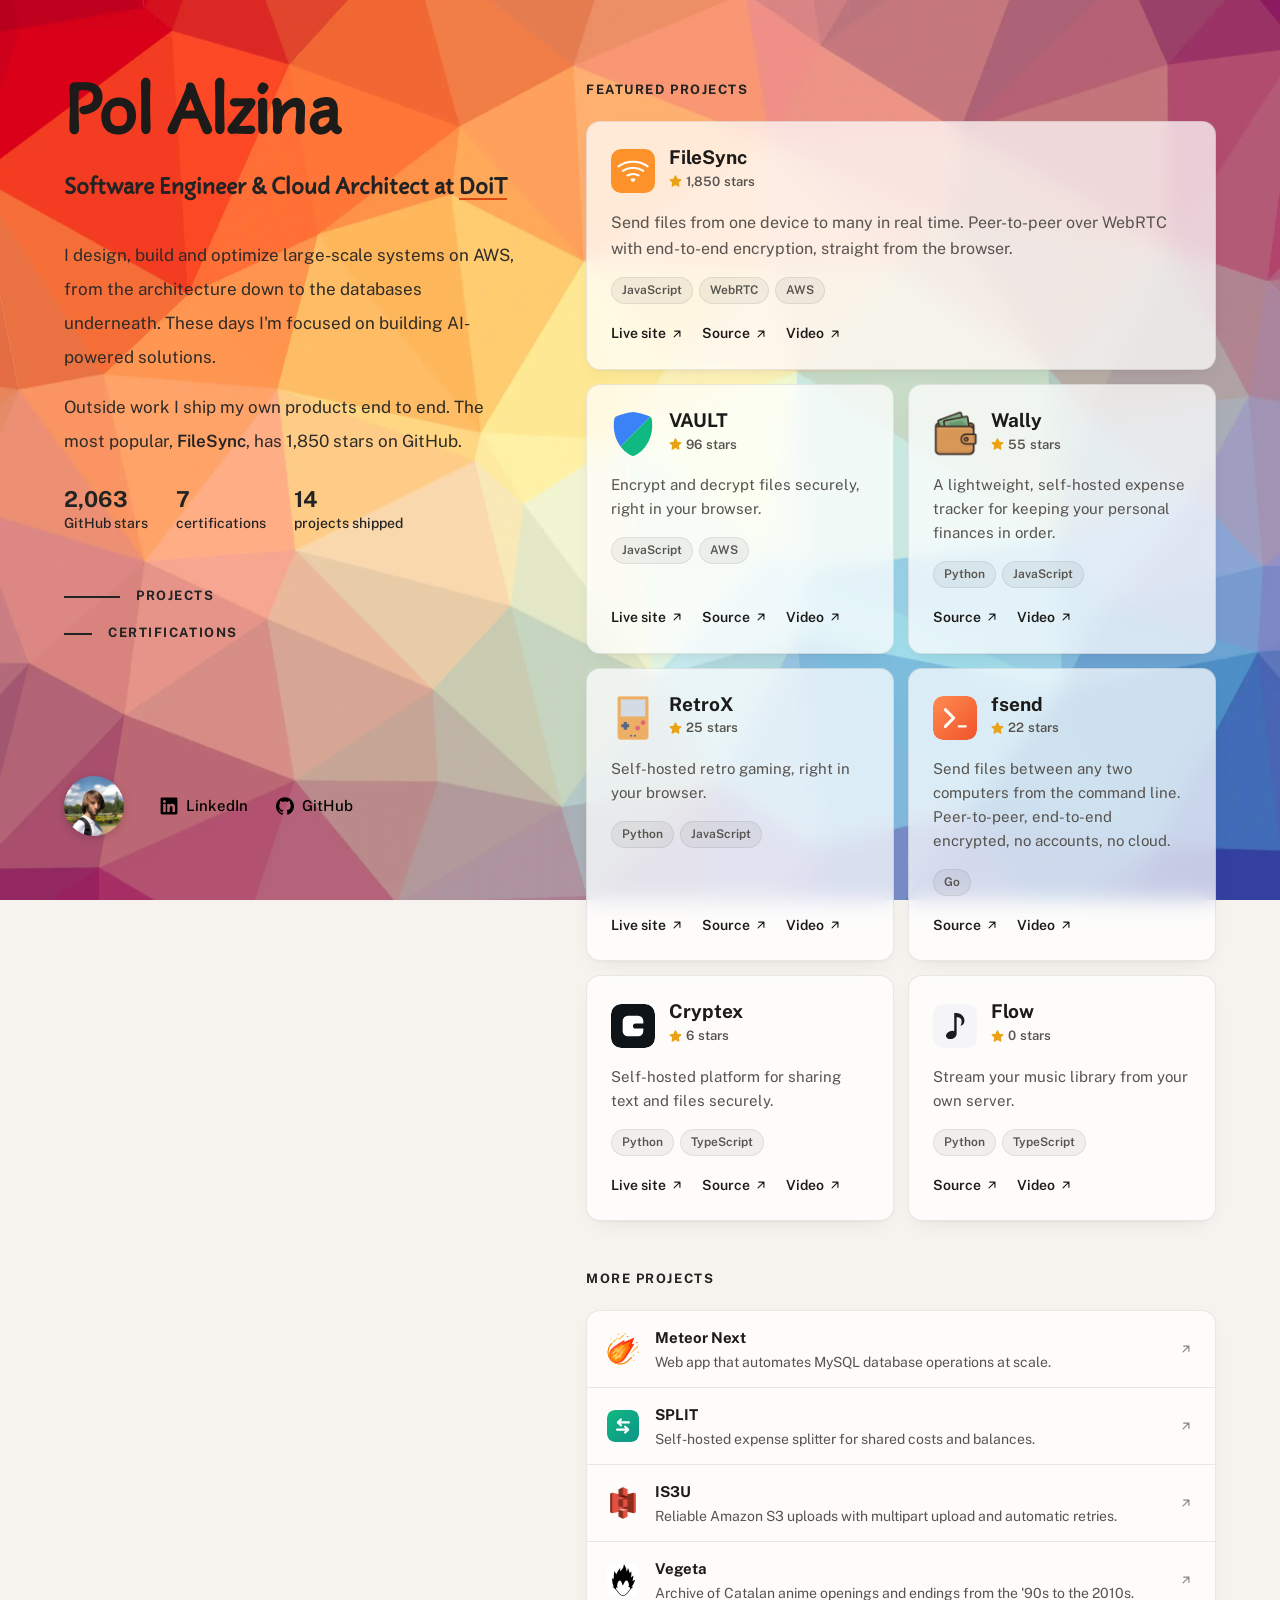
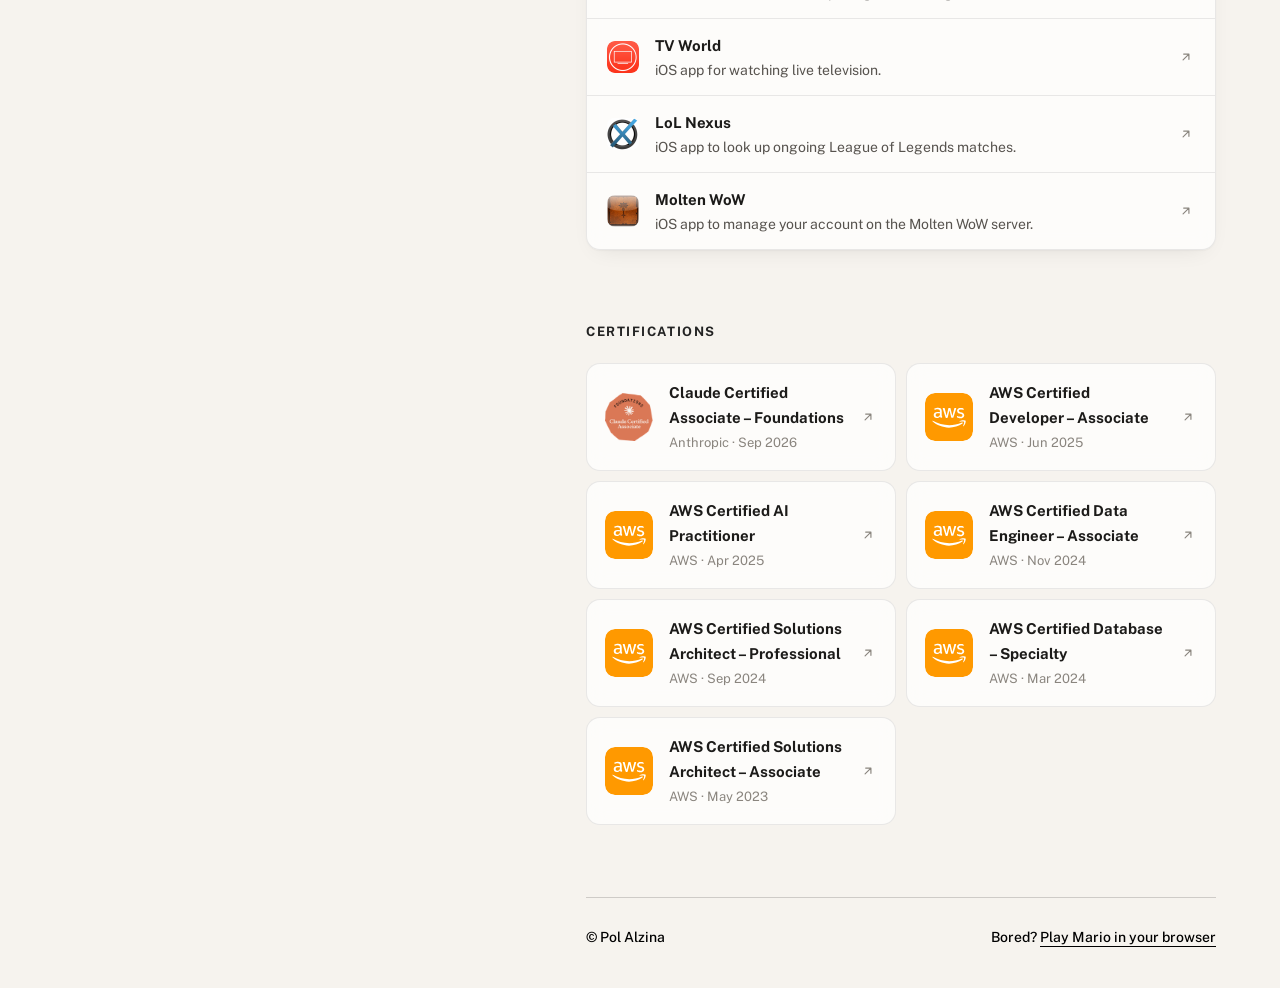
==== commit 047ac855: "Increase profile image from 52px to 60px Co-Authored-By: Claude Sonnet 5.5 <noreply@anthropic.com>" ====
--- a/index.html
+++ b/index.html
@@ -81,7 +81,7 @@
         </div>
 
         <div class="contact rise rise-4">
-          <img class="avatar" src="images/profile.jpg" width="52" height="52" alt="Portrait of Pol Alzina" />
+          <img class="avatar" src="images/profile.jpg" width="60" height="60" alt="Portrait of Pol Alzina" />
           <div class="contact-links">
             <!-- TODO: if you want recruiters to email you, point this to mailto:you@… instead -->
             <a class="social-link" href="https://www.linkedin.com/in/polalzina" target="_blank" rel="noopener noreferrer">
--- a/css/style.css
+++ b/css/style.css
@@ -100,8 +100,8 @@
 }
 .avatar {
   flex: none;
-  width: 52px;
-  height: 52px;
+  width: 60px;
+  height: 60px;
   margin-right: 18px;
   border-radius: 50%;
   object-fit: cover;
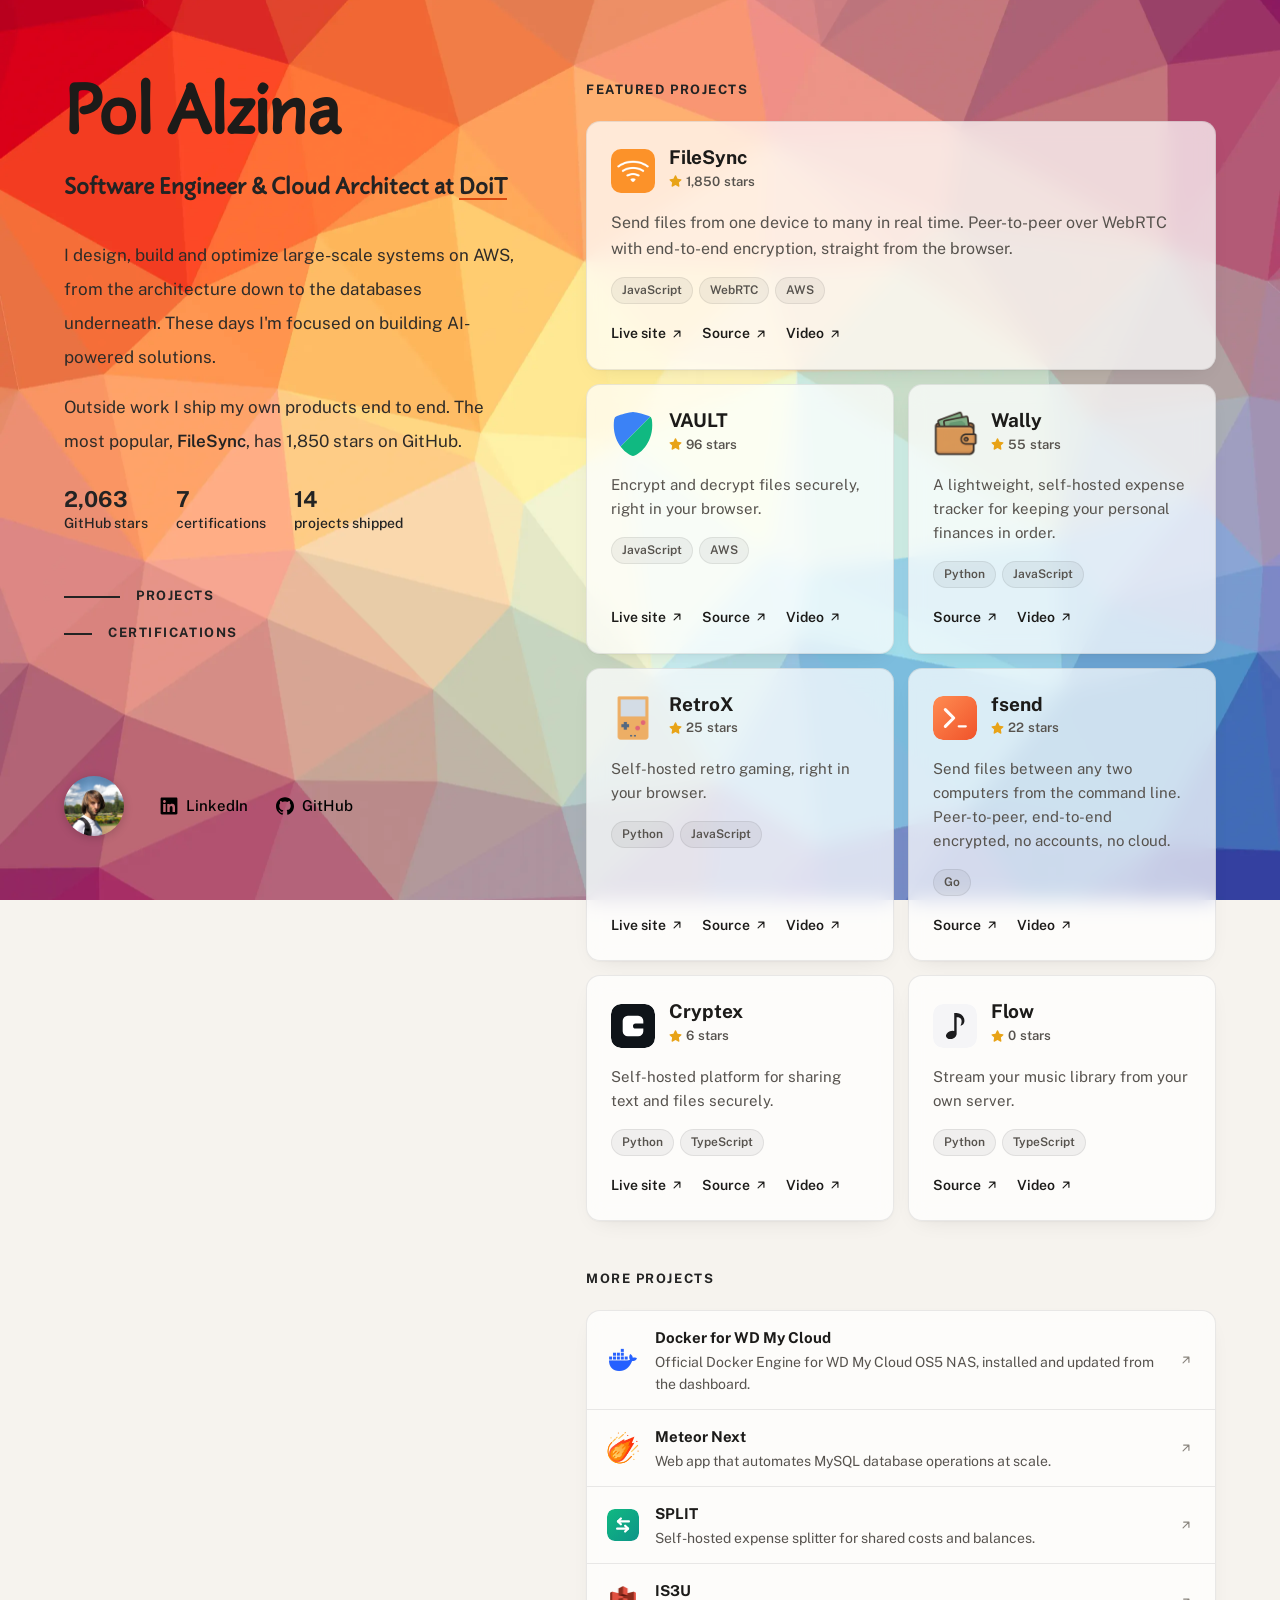
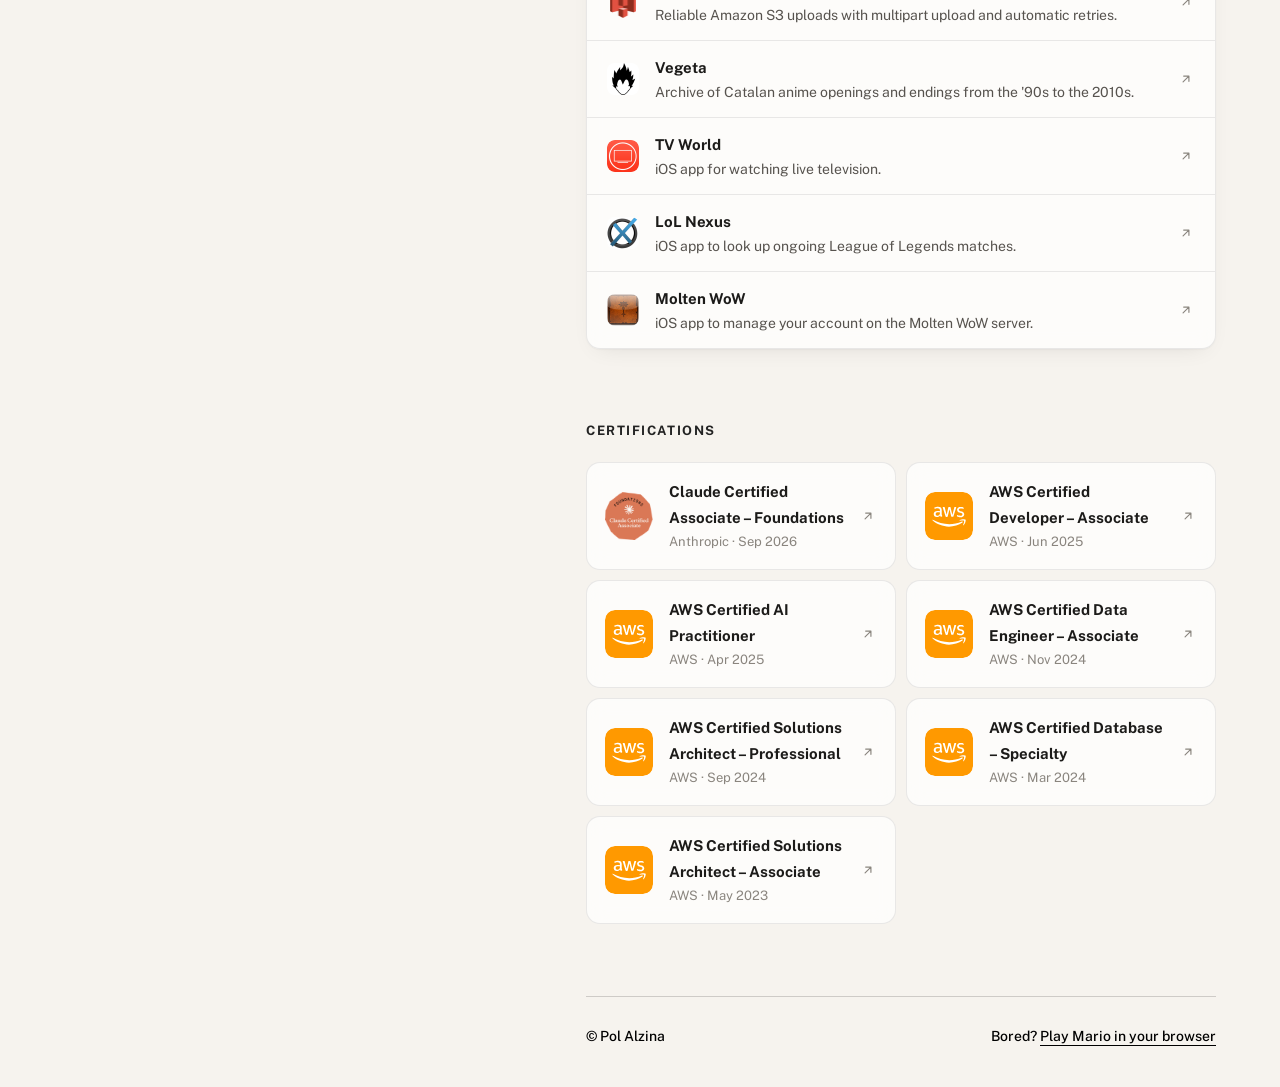
==== commit 0392bb71: "Add Docker for WD My Cloud to More projects List the new project first and keep the More projects li" ====
--- a/index.html
+++ b/index.html
@@ -4,13 +4,17 @@
     <meta charset="utf-8" />
     <meta name="viewport" content="width=device-width, initial-scale=1" />
     <title>Pol Alzina — Software Engineer &amp; Cloud Architect</title>
-    <meta name="description" content="Pol Alzina is a Software Engineer &amp; Cloud Architect at DoiT, specializing in AWS, cloud architecture and database engineering. Creator of FileSync and other open-source projects." />
+    <meta name="description" content="Pol Alzina is a Software Engineer &amp; Cloud Architect at DoiT based in Barcelona, specializing in AWS, cloud architecture and database engineering. Creator of FileSync and other open-source projects." />
+    <meta name="robots" content="index, follow, max-image-preview:large, max-snippet:-1" />
     <meta name="author" content="Pol Alzina" />
     <link rel="canonical" href="https://pol.alzina.dev/" />
     <meta name="theme-color" content="#f6f3ee" />
 
     <!-- Social previews (LinkedIn, Slack, X…) need absolute URLs -->
-    <meta property="og:type" content="website" />
+    <meta property="og:type" content="profile" />
+    <meta property="og:locale" content="en_US" />
+    <meta property="profile:first_name" content="Pol" />
+    <meta property="profile:last_name" content="Alzina" />
     <meta property="og:url" content="https://pol.alzina.dev/" />
     <meta property="og:site_name" content="Pol Alzina" />
     <meta property="og:title" content="Pol Alzina — Software Engineer &amp; Cloud Architect" />
@@ -21,6 +25,8 @@
     <meta property="og:image:alt" content="Pol Alzina — Software Engineer &amp; Cloud Architect" />
     <meta name="twitter:card" content="summary_large_image" />
 
+    <link rel="icon" href="/favicon.ico" sizes="any" />
+    <link rel="icon" type="image/png" sizes="96x96" href="images/favicon/favicon-96x96.png" />
     <link rel="icon" type="image/png" sizes="32x32" href="images/favicon/favicon-32x32.png" />
     <link rel="icon" type="image/png" sizes="16x16" href="images/favicon/favicon-16x16.png" />
     <link rel="apple-touch-icon" sizes="180x180" href="images/favicon/apple-touch-icon.png" />
@@ -34,13 +40,161 @@
     <script type="application/ld+json">
       {
         "@context": "https://schema.org",
-        "@type": "Person",
-        "name": "Pol Alzina",
-        "url": "https://pol.alzina.dev/",
-        "image": "https://pol.alzina.dev/images/profile.jpg",
-        "jobTitle": "Software Engineer & Cloud Architect",
-        "worksFor": { "@type": "Organization", "name": "DoiT", "url": "https://www.doit.com" },
-        "sameAs": ["https://www.linkedin.com/in/polalzina", "https://github.com/polius"]
+        "@graph": [
+          {
+            "@type": "WebSite",
+            "@id": "https://pol.alzina.dev/#website",
+            "url": "https://pol.alzina.dev/",
+            "name": "Pol Alzina",
+            "inLanguage": "en",
+            "publisher": {
+              "@id": "https://pol.alzina.dev/#person"
+            }
+          },
+          {
+            "@type": "ProfilePage",
+            "@id": "https://pol.alzina.dev/#profilepage",
+            "url": "https://pol.alzina.dev/",
+            "name": "Pol Alzina — Software Engineer & Cloud Architect",
+            "isPartOf": {
+              "@id": "https://pol.alzina.dev/#website"
+            },
+            "mainEntity": {
+              "@id": "https://pol.alzina.dev/#person"
+            },
+            "dateModified": "2026-11-05T12:00:00+01:00",
+            "inLanguage": "en"
+          },
+          {
+            "@type": "Person",
+            "@id": "https://pol.alzina.dev/#person",
+            "name": "Pol Alzina",
+            "givenName": "Pol",
+            "familyName": "Alzina",
+            "url": "https://pol.alzina.dev/",
+            "image": {
+              "@type": "ImageObject",
+              "url": "https://pol.alzina.dev/images/profile.jpg",
+              "width": 500,
+              "height": 500
+            },
+            "description": "Software Engineer & Cloud Architect at DoiT, specializing in AWS, cloud architecture and database engineering. Creator of FileSync.",
+            "jobTitle": "Software Engineer & Cloud Architect",
+            "worksFor": {
+              "@type": "Organization",
+              "name": "DoiT",
+              "url": "https://www.doit.com"
+            },
+            "address": {
+              "@type": "PostalAddress",
+              "addressLocality": "Barcelona",
+              "addressCountry": "ES"
+            },
+            "knowsAbout": [
+              "Amazon Web Services (AWS)",
+              "Cloud architecture",
+              "Database engineering",
+              "MySQL",
+              "Amazon Aurora",
+              "Software engineering",
+              "AI-powered applications",
+              "WebRTC",
+              "Python",
+              "JavaScript",
+              "Go"
+            ],
+            "hasCredential": [
+              {
+                "@type": "EducationalOccupationalCredential",
+                "name": "Claude Certified Associate – Foundations",
+                "credentialCategory": "certification",
+                "recognizedBy": {
+                  "@type": "Organization",
+                  "name": "Anthropic",
+                  "url": "https://www.anthropic.com"
+                },
+                "dateCreated": "2026-09",
+                "url": "https://pol.alzina.dev/certifications/claude-certified-associate-foundations.pdf"
+              },
+              {
+                "@type": "EducationalOccupationalCredential",
+                "name": "AWS Certified Developer – Associate",
+                "credentialCategory": "certification",
+                "recognizedBy": {
+                  "@type": "Organization",
+                  "name": "Amazon Web Services",
+                  "url": "https://aws.amazon.com"
+                },
+                "dateCreated": "2025-06",
+                "url": "https://cp.certmetrics.com/amazon/en/public/verify/credential/2391698214af48799ac81487aa5f0353"
+              },
+              {
+                "@type": "EducationalOccupationalCredential",
+                "name": "AWS Certified AI Practitioner",
+                "credentialCategory": "certification",
+                "recognizedBy": {
+                  "@type": "Organization",
+                  "name": "Amazon Web Services",
+                  "url": "https://aws.amazon.com"
+                },
+                "dateCreated": "2025-04",
+                "url": "https://cp.certmetrics.com/amazon/en/public/verify/credential/fcd564f483ae4cfa94ff9d164bcd5252"
+              },
+              {
+                "@type": "EducationalOccupationalCredential",
+                "name": "AWS Certified Data Engineer – Associate",
+                "credentialCategory": "certification",
+                "recognizedBy": {
+                  "@type": "Organization",
+                  "name": "Amazon Web Services",
+                  "url": "https://aws.amazon.com"
+                },
+                "dateCreated": "2024-11",
+                "url": "https://cp.certmetrics.com/amazon/en/public/verify/credential/151e5a1d30874c1f9817b374003370be"
+              },
+              {
+                "@type": "EducationalOccupationalCredential",
+                "name": "AWS Certified Solutions Architect – Professional",
+                "credentialCategory": "certification",
+                "recognizedBy": {
+                  "@type": "Organization",
+                  "name": "Amazon Web Services",
+                  "url": "https://aws.amazon.com"
+                },
+                "dateCreated": "2024-09",
+                "url": "https://cp.certmetrics.com/amazon/en/public/verify/credential/a61a0dd3cb1246a488893493e1e09986"
+              },
+              {
+                "@type": "EducationalOccupationalCredential",
+                "name": "AWS Certified Database – Specialty",
+                "credentialCategory": "certification",
+                "recognizedBy": {
+                  "@type": "Organization",
+                  "name": "Amazon Web Services",
+                  "url": "https://aws.amazon.com"
+                },
+                "dateCreated": "2024-03",
+                "url": "https://cp.certmetrics.com/amazon/en/public/verify/credential/18cd20d3a6d945a9bd944d0d09c38167"
+              },
+              {
+                "@type": "EducationalOccupationalCredential",
+                "name": "AWS Certified Solutions Architect – Associate",
+                "credentialCategory": "certification",
+                "recognizedBy": {
+                  "@type": "Organization",
+                  "name": "Amazon Web Services",
+                  "url": "https://aws.amazon.com"
+                },
+                "dateCreated": "2023-05",
+                "url": "https://cp.certmetrics.com/amazon/en/public/verify/credential/PXWKZVH14BV1QS50"
+              }
+            ],
+            "sameAs": [
+              "https://www.linkedin.com/in/polalzina",
+              "https://github.com/polius"
+            ]
+          }
+        ]
       }
     </script>
   </head>
@@ -219,28 +373,35 @@
 
           <h3 class="subhead">More projects</h3>
           <ul class="list">
-            <li data-sort-repo="meteornext-app">
+            <li>
+              <a href="https://github.com/polius/wd-mycloud-docker" target="_blank" rel="noopener noreferrer">
+                <img class="logo" src="images/logos/wd-mycloud-docker.png" width="32" height="32" alt="" />
+                <span><span class="list-name">Docker for WD My Cloud</span><span class="list-desc">Official Docker Engine for WD My Cloud OS5 NAS, installed and updated from the dashboard.</span></span>
+                <svg class="arrow" aria-hidden="true"><use href="#i-arrow"/></svg>
+              </a>
+            </li>
+            <li>
               <a href="https://meteor.alzina.dev" target="_blank" rel="noopener noreferrer">
                 <img class="logo" style="--logo-scale: 1.05" src="images/logos/meteornext.png" width="32" height="32" alt="" />
                 <span><span class="list-name">Meteor Next</span><span class="list-desc">Web app that automates MySQL database operations at scale.</span></span>
                 <svg class="arrow" aria-hidden="true"><use href="#i-arrow"/></svg>
               </a>
             </li>
-            <li data-sort-repo="SPLIT">
+            <li>
               <a href="https://split.alzina.dev" target="_blank" rel="noopener noreferrer">
                 <img class="logo" src="images/logos/split.svg" width="32" height="32" alt="" />
                 <span><span class="list-name">SPLIT</span><span class="list-desc">Self-hosted expense splitter for shared costs and balances.</span></span>
                 <svg class="arrow" aria-hidden="true"><use href="#i-arrow"/></svg>
               </a>
             </li>
-            <li data-sort-repo="intelligent-s3-upload">
+            <li>
               <a href="https://github.com/polius/intelligent-s3-upload" target="_blank" rel="noopener noreferrer">
                 <img class="logo" src="images/logos/is3u.png" width="32" height="32" alt="" />
                 <span><span class="list-name">IS3U</span><span class="list-desc">Reliable Amazon S3 uploads with multipart upload and automatic retries.</span></span>
                 <svg class="arrow" aria-hidden="true"><use href="#i-arrow"/></svg>
               </a>
             </li>
-            <li data-sort-repo="vegeta.cat">
+            <li>
               <a href="https://www.vegeta.cat" target="_blank" rel="noopener noreferrer">
                 <img class="logo" src="images/logos/vegeta.png" width="32" height="32" alt="" />
                 <span><span class="list-name">Vegeta</span><span class="list-desc">Archive of Catalan anime openings and endings from the '90s to the 2010s.</span></span>
@@ -371,10 +532,11 @@
               el.textContent = format(total);
             });
 
-            // Order featured cards and the "More projects" list by stars, most first.
+            // Order featured cards by stars, most first.
             // Ties keep their HTML order; items without a repo stay at the end.
+            // The "More projects" list stays in HTML order since it shows no star counts.
             // The first featured card gets the wide layout via CSS.
-            document.querySelectorAll(".featured, .list").forEach(function (group) {
+            document.querySelectorAll(".featured").forEach(function (group) {
               var items = Array.prototype.slice.call(group.querySelectorAll(":scope > [data-sort-repo]"));
               items.sort(function (a, b) {
                 return (stars[b.dataset.sortRepo.toLowerCase()] || 0) - (stars[a.dataset.sortRepo.toLowerCase()] || 0);
@@ -390,7 +552,7 @@
               if (!top || count > top.count) top = { item: item, count: count };
             });
             if (top) {
-              var name = top.item.querySelector(".card-title a, .list-name");
+              var name = top.item.querySelector(".card-title a");
               document.querySelectorAll("[data-top-name]").forEach(function (el) { el.textContent = name.textContent; });
               document.querySelectorAll("[data-top-stars]").forEach(function (el) { el.textContent = format(top.count); });
             }
--- a/css/style.css
+++ b/css/style.css
@@ -182,19 +182,16 @@
   height: 42px;
   padding: 0 18px;
   border-radius: 999px;
-  /* Light frosted fill: enough to keep the label readable over the busy background,
-     subtler than the cards so the buttons don't compete with the name */
+  /* Outline only: buttons sit on a frosted card, so they need no fill of their own */
   border: 1px solid rgba(35, 35, 35, 0.3);
-  background: rgba(255, 255, 255, 0.45);
-  -webkit-backdrop-filter: blur(2px);
-  backdrop-filter: blur(2px);
+  background: transparent;
   color: var(--text);
   font-size: 15px;
   font-weight: 600;
   transition: border-color .2s ease, background-color .2s ease;
 }
 .btn svg { width: 17px; height: 17px; fill: currentColor; }
-.btn:hover { background: var(--surface); border-color: var(--text); }
+.btn:hover { background: rgba(35, 35, 35, 0.06); border-color: var(--text); }
 
 /* ---------- Content column ---------- */
 .content { padding: 40px 0 0; }
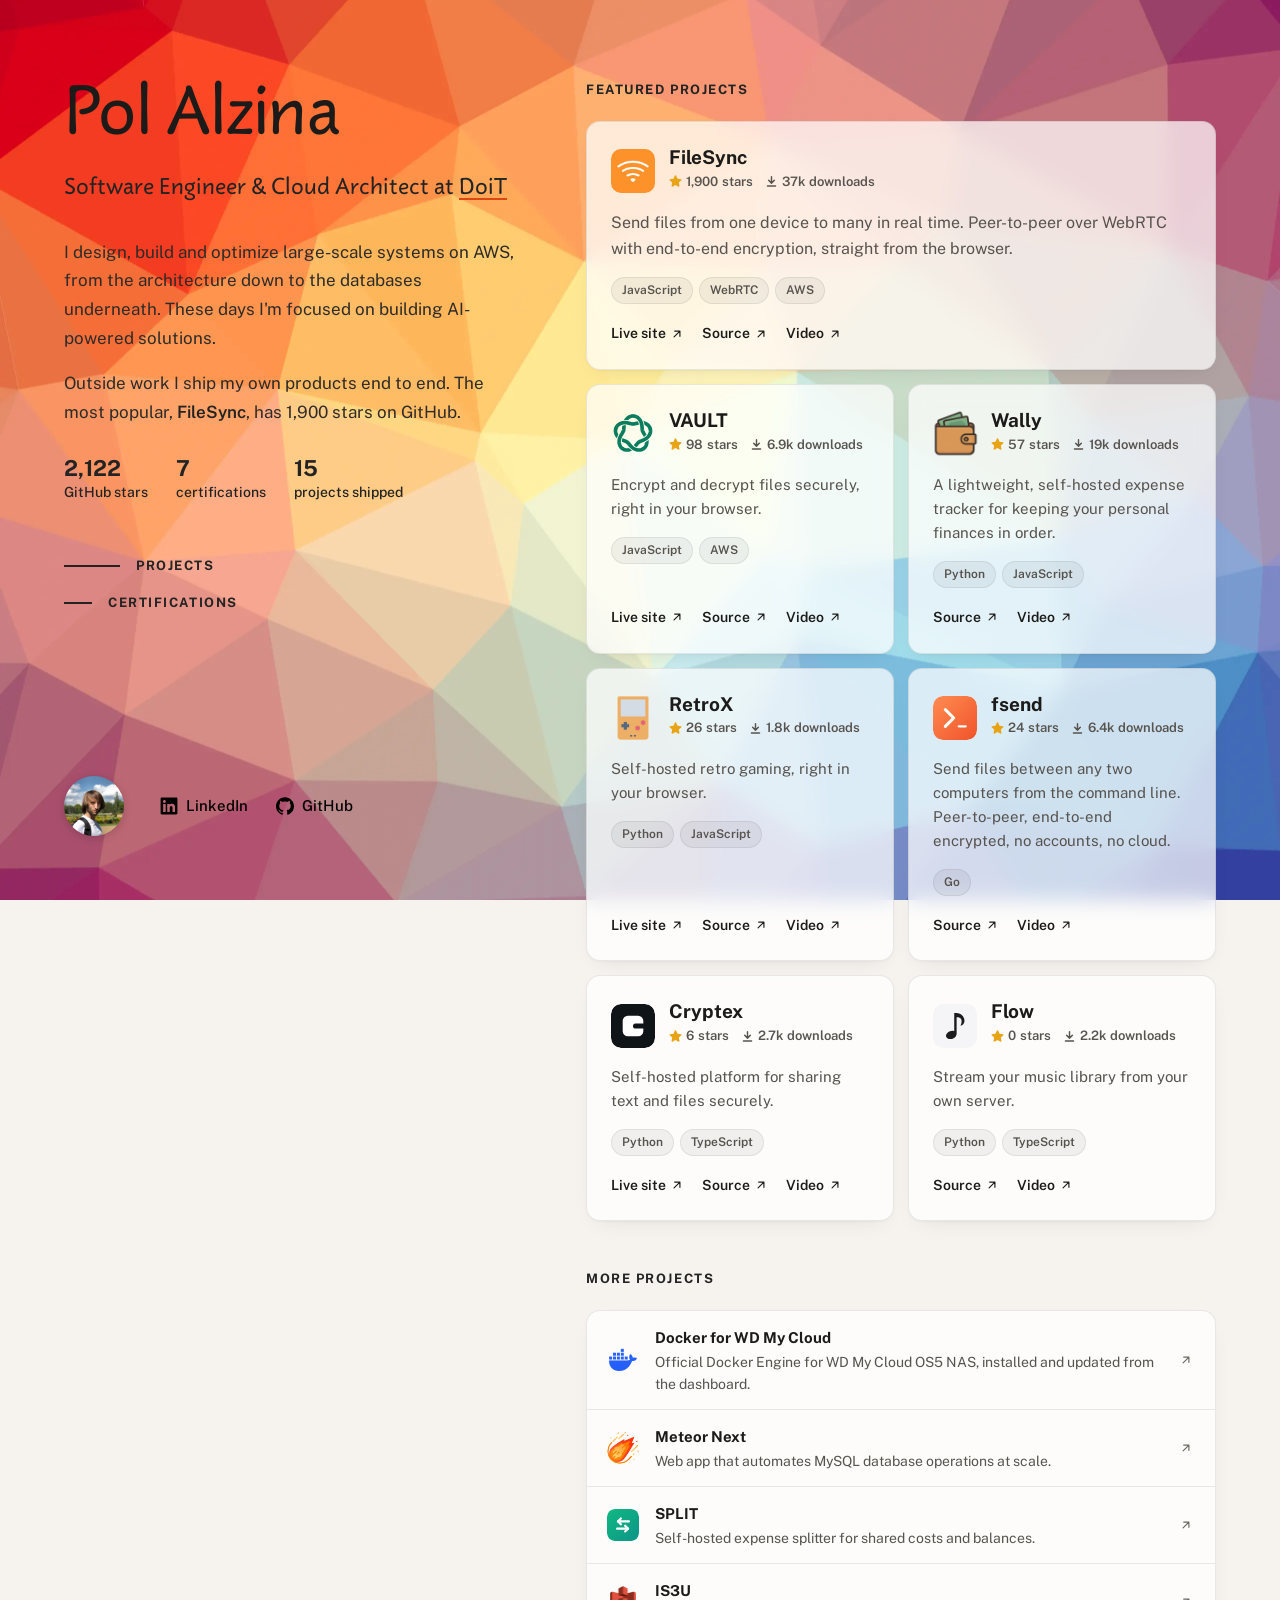
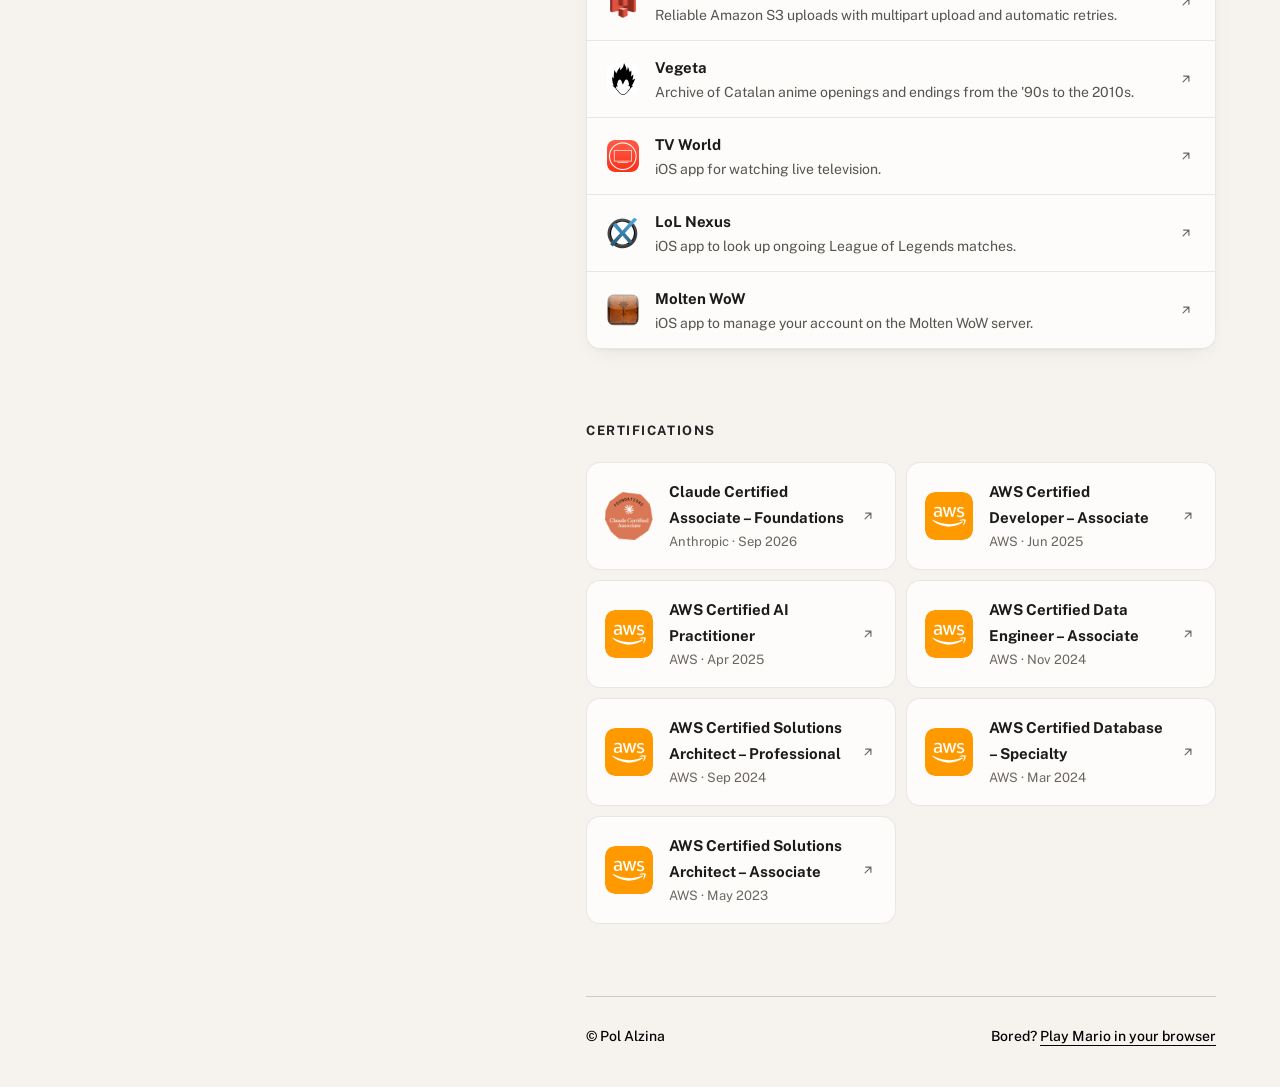
==== commit 40899470: "Review fixes and download counts on featured projects - Show download counts next to the stars on ea" ====
--- a/index.html
+++ b/index.html
@@ -18,7 +18,7 @@
     <meta property="og:url" content="https://pol.alzina.dev/" />
     <meta property="og:site_name" content="Pol Alzina" />
     <meta property="og:title" content="Pol Alzina — Software Engineer &amp; Cloud Architect" />
-    <meta property="og:description" content="AWS, cloud architecture and database engineering at DoiT. Creator of FileSync (1.8k★ on GitHub)." />
+    <meta property="og:description" content="AWS, cloud architecture and database engineering at DoiT. Creator of FileSync (1.9k★ on GitHub)." />
     <meta property="og:image" content="https://pol.alzina.dev/images/og.jpg" />
     <meta property="og:image:width" content="1200" />
     <meta property="og:image:height" content="630" />
@@ -34,7 +34,7 @@
     <link rel="preload" href="fonts/rocio.woff2" as="font" type="font/woff2" crossorigin />
     <link rel="preconnect" href="https://fonts.googleapis.com" />
     <link rel="preconnect" href="https://fonts.gstatic.com" crossorigin />
-    <link rel="stylesheet" href="https://fonts.googleapis.com/css2?family=Public+Sans:wght@400;600;700&display=swap" />
+    <link rel="stylesheet" href="https://fonts.googleapis.com/css2?family=Public+Sans:wght@400;500;600;700&display=swap" />
     <link rel="stylesheet" href="css/style.css" />
 
     <script type="application/ld+json">
@@ -62,7 +62,7 @@
             "mainEntity": {
               "@id": "https://pol.alzina.dev/#person"
             },
-            "dateModified": "2026-11-05T12:00:00+01:00",
+            "dateModified": "2026-11-15T12:00:00+01:00",
             "inLanguage": "en"
           },
           {
@@ -203,6 +203,7 @@
     <svg class="icons" aria-hidden="true" xmlns="http://www.w3.org/2000/svg">
       <symbol id="i-arrow" viewBox="0 0 24 24"><path d="M7 17 17 7M8 7h9v9" stroke-linecap="round" stroke-linejoin="round"/></symbol>
       <symbol id="i-star" viewBox="0 0 16 16"><path d="M8 .25a.75.75 0 0 1 .673.418l1.882 3.815 4.21.612a.75.75 0 0 1 .416 1.279l-3.046 2.97.719 4.192a.751.751 0 0 1-1.088.791L8 12.347l-3.766 1.98a.75.75 0 0 1-1.088-.79l.72-4.194L.818 6.374a.75.75 0 0 1 .416-1.28l4.21-.611L7.327.668A.75.75 0 0 1 8 .25Z"/></symbol>
+      <symbol id="i-download" viewBox="0 0 16 16"><path d="M8 2v8M4.5 6.5 8 10l3.5-3.5M3 13.5h10" stroke-linecap="round" stroke-linejoin="round"/></symbol>
       <symbol id="i-linkedin" viewBox="-16 16 480 480"><path d="M416 32H31.9C14.3 32 0 46.5 0 64.3v383.4C0 465.5 14.3 480 31.9 480H416c17.6 0 32-14.5 32-32.3V64.3c0-17.8-14.4-32.3-32-32.3zM135.4 416H69V202.2h66.5V416zm-33.2-243c-21.3 0-38.5-17.3-38.5-38.5S80.9 96 102.2 96c21.2 0 38.5 17.3 38.5 38.5 0 21.3-17.2 38.5-38.5 38.5zm282.1 243h-66.4V312c0-24.8-.5-56.7-34.5-56.7-34.6 0-39.9 27-39.9 54.9V416h-66.4V202.2h63.7v29.2h.9c8.9-16.8 30.6-34.5 62.9-34.5 67.2 0 79.7 44.3 79.7 101.9V416z"/></symbol>
       <symbol id="i-github" viewBox="0 0 24 24"><path d="M12 .297c-6.63 0-12 5.373-12 12 0 5.303 3.438 9.8 8.205 11.385.6.113.82-.258.82-.577 0-.285-.01-1.04-.015-2.04-3.338.724-4.042-1.61-4.042-1.61C4.422 18.07 3.633 17.7 3.633 17.7c-1.087-.744.084-.729.084-.729 1.205.084 1.838 1.236 1.838 1.236 1.07 1.835 2.809 1.305 3.495.998.108-.776.417-1.305.76-1.605-2.665-.3-5.466-1.332-5.466-5.93 0-1.31.465-2.38 1.235-3.22-.135-.303-.54-1.523.105-3.176 0 0 1.005-.322 3.3 1.23.96-.267 1.98-.399 3-.405 1.02.006 2.04.138 3 .405 2.28-1.552 3.285-1.23 3.285-1.23.645 1.653.24 2.873.12 3.176.765.84 1.23 1.91 1.23 3.22 0 4.61-2.805 5.625-5.475 5.92.42.36.81 1.096.81 2.22 0 1.606-.015 2.896-.015 3.286 0 .315.21.69.825.57C20.565 22.092 24 17.592 24 12.297c0-6.627-5.373-12-12-12"/></symbol>
       <symbol id="i-aws" viewBox="15 15 70 70"><rect x="15" y="15" width="70" height="70" rx="14" fill="#f90"/><g fill="#fff"><path d="m39.4 47c0 .6.1 1.1.2 1.4.1.4.3.7.5 1.2.1.1.1.3.1.4 0 .2-.1.3-.3.5l-1 .7c-.2.1-.3.1-.4.1-.2 0-.3-.1-.5-.2-.2-.2-.4-.5-.6-.8s-.3-.6-.5-1c-1.3 1.5-2.9 2.2-4.8 2.2-1.4 0-2.4-.4-3.2-1.2s-1.2-1.8-1.2-3.1c0-1.4.5-2.5 1.5-3.3s2.3-1.3 4-1.3c.5 0 1.1 0 1.7.1s1.2.2 1.9.4v-1.1c0-1.2-.3-2.1-.8-2.6s-1.4-.8-2.6-.8c-.6 0-1.1.1-1.7.2s-1.2.3-1.7.6c-.3.1-.5.2-.6.2s-.2 0-.3 0c-.2 0-.3-.2-.3-.5v-.8c0-.3 0-.5.1-.6s.2-.2.5-.3c.6-.3 1.2-.5 2-.7s1.6-.3 2.5-.3c1.9 0 3.3.4 4.2 1.3s1.3 2.2 1.3 4zm-6.6 2.5c.5 0 1.1-.1 1.7-.3s1.1-.5 1.5-1c.3-.3.4-.6.6-1 .1-.4.2-.9.2-1.4v-.8c-.5-.1-1-.2-1.5-.3s-1-.1-1.5-.1c-1.1 0-1.9.2-2.4.7-.5.4-.8 1.1-.8 1.9s.2 1.3.6 1.7c.3.4.8.6 1.6.6zm13 1.7c-.3 0-.5-.1-.6-.2s-.2-.3-.3-.6l-3.9-12.5c-.1-.3-.1-.5-.1-.7 0-.3.1-.4.4-.4h1.6c.3 0 .5.1.6.2s.2.3.3.6l2.7 10.7 2.5-10.7c.1-.3.2-.5.3-.6s.3-.2.7-.2h1.3c.3 0 .5.1.7.2.1.1.2.3.3.6l2.6 10.9 2.8-10.9c.1-.3.2-.5.3-.6s.3-.2.6-.2h1.5c.3 0 .4.1.4.4v.3c0 .1-.1.2-.1.4l-3.9 12.5c-.1.3-.2.5-.3.6s-.3.2-.6.2h-1.4c-.3 0-.5-.1-.7-.2-.1-.1-.2-.3-.3-.7l-2.5-10.3-2.5 10.4c-.1.3-.2.5-.3.7-.1.1-.4.2-.7.2h-1.4zm20.8.5c-.9 0-1.7-.1-2.5-.3s-1.4-.4-1.9-.7c-.3-.2-.4-.3-.5-.5s-.1-.3-.1-.5v-.7c0-.3.1-.5.4-.5.1 0 .2 0 .3.1.1 0 .2.1.4.2.5.2 1.1.4 1.8.6.6.1 1.3.2 1.9.2 1 0 1.8-.2 2.4-.5.6-.4.8-.9.8-1.5 0-.5-.1-.8-.4-1.1s-.8-.6-1.6-.9l-2.4-.7c-1.2-.4-2.1-.9-2.6-1.6s-.8-1.5-.8-2.4c0-.7.1-1.3.4-1.8s.7-1 1.2-1.3c.5-.4 1-.6 1.7-.8.6-.2 1.3-.3 2-.3.4 0 .7 0 1.1.1.4 0 .7.1 1 .2s.6.2.9.3.5.2.7.3.4.3.5.4.1.3.1.5v.8c0 .3-.1.5-.4.5-.1 0-.3-.1-.6-.2-.9-.4-2-.6-3.1-.6-.9 0-1.6.2-2.2.5-.5.3-.8.8-.8 1.4 0 .5.2.8.5 1.1s.9.6 1.8.9l2.3.7c1.2.4 2 .9 2.5 1.6s.8 1.4.8 2.3c0 .7-.1 1.3-.4 1.9s-.7 1-1.2 1.4-1.1.7-1.8.9c-.6-.1-1.3 0-2.2 0z"/><path clip-rule="evenodd" fill-rule="evenodd" d="m69.7 59.5c-5.3 3.9-13.1 6-19.7 6-9.3 0-17.8-3.5-24.1-9.2-.5-.5-.1-1.1.5-.7 6.9 4 15.4 6.4 24.1 6.4 5.9 0 12.4-1.2 18.4-3.8.9-.3 1.7.7.8 1.3z"/><path clip-rule="evenodd" fill-rule="evenodd" d="m71.9 57c-.7-.9-4.5-.4-6.2-.2-.5.1-.6-.4-.1-.7 3.1-2.1 8.1-1.5 8.6-.8.6.7-.2 5.7-3 8.1-.4.4-.9.2-.7-.3.7-1.6 2.1-5.2 1.4-6.1z"/></g></symbol>
@@ -219,12 +220,12 @@
             <!-- TODO: swap the first sentence for 1–2 concrete results from your work,
                  e.g. "Cut a customer's RDS bill by 40%" or "Migrated 20 TB to Aurora with zero downtime". -->
             <p class="bio">I design, build and optimize large-scale systems on AWS, from the architecture down to the databases underneath. These days I'm focused on building AI-powered solutions.</p>
-            <p class="bio">Outside work I ship my own products end to end. The most popular, <strong data-top-name>FileSync</strong>, has <span data-top-stars>1,850</span> stars on GitHub.</p>
+            <p class="bio">Outside work I ship my own products end to end. The most popular, <strong data-top-name>FileSync</strong>, has <span data-top-stars>1,900</span> stars on GitHub.</p>
 
             <ul class="stats" aria-label="Highlights">
-              <li><strong data-stars-total>2,063</strong> GitHub stars</li>
+              <li><strong data-stars-total>2,122</strong> GitHub stars</li>
               <li><strong>7</strong> certifications</li>
-              <li><strong>14</strong> projects shipped</li>
+              <li><strong data-projects-total>15</strong> projects shipped</li>
             </ul>
           </div>
 
@@ -235,7 +236,7 @@
         </div>
 
         <div class="contact rise rise-4">
-          <img class="avatar" src="images/profile.jpg" width="60" height="60" alt="Portrait of Pol Alzina" />
+          <img class="avatar" src="images/profile-180.webp" width="60" height="60" alt="Portrait of Pol Alzina" />
           <div class="contact-links">
             <!-- TODO: if you want recruiters to email you, point this to mailto:you@… instead -->
             <a class="social-link" href="https://www.linkedin.com/in/polalzina" target="_blank" rel="noopener noreferrer">
@@ -259,7 +260,7 @@
                 <img class="logo" src="images/logos/filesync.png" width="44" height="44" alt="" />
                 <div>
                   <h3 class="card-title"><a href="https://filesync.app" target="_blank" rel="noopener noreferrer">FileSync</a></h3>
-                  <span class="stars"><svg aria-hidden="true"><use href="#i-star"/></svg><span data-repo="FileSync">1,850</span>stars</span>
+                  <span class="stars"><svg aria-hidden="true"><use href="#i-star"/></svg><span data-repo="FileSync">1,900</span> stars</span><span class="downloads"><svg aria-hidden="true"><use href="#i-download"/></svg><span data-docker="poliuscorp/filesync">37k</span> downloads</span>
                 </div>
               </div>
               <p class="card-desc">Send files from one device to many in real time. Peer-to-peer over WebRTC with end-to-end encryption, straight from the browser.</p>
@@ -276,7 +277,7 @@
                 <img class="logo" src="images/logos/vault.svg" width="44" height="44" alt="" />
                 <div>
                   <h3 class="card-title"><a href="https://vault.alzina.dev" target="_blank" rel="noopener noreferrer">VAULT</a></h3>
-                  <span class="stars"><svg aria-hidden="true"><use href="#i-star"/></svg><span data-repo="VAULT">96</span>stars</span>
+                  <span class="stars"><svg aria-hidden="true"><use href="#i-star"/></svg><span data-repo="VAULT">98</span> stars</span><span class="downloads"><svg aria-hidden="true"><use href="#i-download"/></svg><span data-docker="poliuscorp/vault">6.9k</span> downloads</span>
                 </div>
               </div>
               <p class="card-desc">Encrypt and decrypt files securely, right in your browser.</p>
@@ -293,7 +294,7 @@
                 <img class="logo" style="--logo-scale: 1.35" src="images/logos/wally.png" width="44" height="44" alt="" />
                 <div>
                   <h3 class="card-title"><a href="https://github.com/polius/Wally" target="_blank" rel="noopener noreferrer">Wally</a></h3>
-                  <span class="stars"><svg aria-hidden="true"><use href="#i-star"/></svg><span data-repo="Wally">55</span>stars</span>
+                  <span class="stars"><svg aria-hidden="true"><use href="#i-star"/></svg><span data-repo="Wally">57</span> stars</span><span class="downloads"><svg aria-hidden="true"><use href="#i-download"/></svg><span data-docker="poliuscorp/wally">19k</span> downloads</span>
                 </div>
               </div>
               <p class="card-desc">A lightweight, self-hosted expense tracker for keeping your personal finances in order.</p>
@@ -309,7 +310,7 @@
                 <img class="logo" style="--logo-scale: 1.13" src="images/logos/retrox.png" width="44" height="44" alt="" />
                 <div>
                   <h3 class="card-title"><a href="https://retrox.app" target="_blank" rel="noopener noreferrer">RetroX</a></h3>
-                  <span class="stars"><svg aria-hidden="true"><use href="#i-star"/></svg><span data-repo="RetroX">25</span>stars</span>
+                  <span class="stars"><svg aria-hidden="true"><use href="#i-star"/></svg><span data-repo="RetroX">26</span> stars</span><span class="downloads"><svg aria-hidden="true"><use href="#i-download"/></svg><span data-docker="poliuscorp/retrox">1.8k</span> downloads</span>
                 </div>
               </div>
               <p class="card-desc">Self-hosted retro gaming, right in your browser.</p>
@@ -326,7 +327,7 @@
                 <img class="logo" src="images/logos/fsend.svg" width="44" height="44" alt="" />
                 <div>
                   <h3 class="card-title"><a href="https://github.com/polius/fsend" target="_blank" rel="noopener noreferrer">fsend</a></h3>
-                  <span class="stars"><svg aria-hidden="true"><use href="#i-star"/></svg><span data-repo="fsend">22</span>stars</span>
+                  <span class="stars"><svg aria-hidden="true"><use href="#i-star"/></svg><span data-repo="fsend">24</span> stars</span><span class="downloads"><svg aria-hidden="true"><use href="#i-download"/></svg><span data-docker="poliuscorp/fsend" data-releases="polius/fsend">6.4k</span> downloads</span>
                 </div>
               </div>
               <p class="card-desc">Send files between any two computers from the command line. Peer-to-peer, end-to-end encrypted, no accounts, no cloud.</p>
@@ -342,7 +343,7 @@
                 <img class="logo" src="images/logos/cryptex.svg" width="44" height="44" alt="" />
                 <div>
                   <h3 class="card-title"><a href="https://cryptex.alzina.dev" target="_blank" rel="noopener noreferrer">Cryptex</a></h3>
-                  <span class="stars"><svg aria-hidden="true"><use href="#i-star"/></svg><span data-repo="Cryptex">6</span>stars</span>
+                  <span class="stars"><svg aria-hidden="true"><use href="#i-star"/></svg><span data-repo="Cryptex">6</span> stars</span><span class="downloads"><svg aria-hidden="true"><use href="#i-download"/></svg><span data-docker="poliuscorp/cryptex">2.7k</span> downloads</span>
                 </div>
               </div>
               <p class="card-desc">Self-hosted platform for sharing text and files securely.</p>
@@ -359,7 +360,7 @@
                 <img class="logo" src="images/logos/flow.svg" width="44" height="44" alt="" />
                 <div>
                   <h3 class="card-title"><a href="https://github.com/polius/Flow" target="_blank" rel="noopener noreferrer">Flow</a></h3>
-                  <span class="stars"><svg aria-hidden="true"><use href="#i-star"/></svg><span data-repo="Flow">0</span>stars</span>
+                  <span class="stars"><svg aria-hidden="true"><use href="#i-star"/></svg><span data-repo="Flow">0</span> stars</span><span class="downloads"><svg aria-hidden="true"><use href="#i-download"/></svg><span data-docker="poliuscorp/flow">2.2k</span> downloads</span>
                 </div>
               </div>
               <p class="card-desc">Stream your music library from your own server.</p>
@@ -375,56 +376,56 @@
           <ul class="list">
             <li>
               <a href="https://github.com/polius/wd-mycloud-docker" target="_blank" rel="noopener noreferrer">
-                <img class="logo" src="images/logos/wd-mycloud-docker.png" width="32" height="32" alt="" />
+                <img class="logo" src="images/logos/wd-mycloud-docker.png" width="32" height="32" alt="" loading="lazy" decoding="async" />
                 <span><span class="list-name">Docker for WD My Cloud</span><span class="list-desc">Official Docker Engine for WD My Cloud OS5 NAS, installed and updated from the dashboard.</span></span>
                 <svg class="arrow" aria-hidden="true"><use href="#i-arrow"/></svg>
               </a>
             </li>
             <li>
               <a href="https://meteor.alzina.dev" target="_blank" rel="noopener noreferrer">
-                <img class="logo" style="--logo-scale: 1.05" src="images/logos/meteornext.png" width="32" height="32" alt="" />
+                <img class="logo" style="--logo-scale: 1.05" src="images/logos/meteornext.png" width="32" height="32" alt="" loading="lazy" decoding="async" />
                 <span><span class="list-name">Meteor Next</span><span class="list-desc">Web app that automates MySQL database operations at scale.</span></span>
                 <svg class="arrow" aria-hidden="true"><use href="#i-arrow"/></svg>
               </a>
             </li>
             <li>
               <a href="https://split.alzina.dev" target="_blank" rel="noopener noreferrer">
-                <img class="logo" src="images/logos/split.svg" width="32" height="32" alt="" />
+                <img class="logo" src="images/logos/split.svg" width="32" height="32" alt="" loading="lazy" decoding="async" />
                 <span><span class="list-name">SPLIT</span><span class="list-desc">Self-hosted expense splitter for shared costs and balances.</span></span>
                 <svg class="arrow" aria-hidden="true"><use href="#i-arrow"/></svg>
               </a>
             </li>
             <li>
               <a href="https://github.com/polius/intelligent-s3-upload" target="_blank" rel="noopener noreferrer">
-                <img class="logo" src="images/logos/is3u.png" width="32" height="32" alt="" />
+                <img class="logo" src="images/logos/is3u.png" width="32" height="32" alt="" loading="lazy" decoding="async" />
                 <span><span class="list-name">IS3U</span><span class="list-desc">Reliable Amazon S3 uploads with multipart upload and automatic retries.</span></span>
                 <svg class="arrow" aria-hidden="true"><use href="#i-arrow"/></svg>
               </a>
             </li>
             <li>
               <a href="https://www.vegeta.cat" target="_blank" rel="noopener noreferrer">
-                <img class="logo" src="images/logos/vegeta.png" width="32" height="32" alt="" />
+                <img class="logo" src="images/logos/vegeta.png" width="32" height="32" alt="" loading="lazy" decoding="async" />
                 <span><span class="list-name">Vegeta</span><span class="list-desc">Archive of Catalan anime openings and endings from the '90s to the 2010s.</span></span>
                 <svg class="arrow" aria-hidden="true"><use href="#i-arrow"/></svg>
               </a>
             </li>
             <li>
               <a href="https://tvworld.alzina.dev" target="_blank" rel="noopener noreferrer">
-                <img class="logo" src="images/logos/tvworld.png" width="32" height="32" alt="" />
+                <img class="logo" src="images/logos/tvworld.png" width="32" height="32" alt="" loading="lazy" decoding="async" />
                 <span><span class="list-name">TV World</span><span class="list-desc">iOS app for watching live television.</span></span>
                 <svg class="arrow" aria-hidden="true"><use href="#i-arrow"/></svg>
               </a>
             </li>
             <li>
               <a href="https://app.sensortower.com/overview/765059876" target="_blank" rel="noopener noreferrer">
-                <img class="logo" src="images/logos/lolnexus.png" width="32" height="32" alt="" />
+                <img class="logo" src="images/logos/lolnexus.png" width="32" height="32" alt="" loading="lazy" decoding="async" />
                 <span><span class="list-name">LoL Nexus</span><span class="list-desc">iOS app to look up ongoing League of Legends matches.</span></span>
                 <svg class="arrow" aria-hidden="true"><use href="#i-arrow"/></svg>
               </a>
             </li>
             <li>
               <a href="https://mw.alzina.dev" target="_blank" rel="noopener noreferrer">
-                <img class="logo" src="images/logos/moltenwow.png" width="32" height="32" alt="" />
+                <img class="logo" src="images/logos/moltenwow.png" width="32" height="32" alt="" loading="lazy" decoding="async" />
                 <span><span class="list-name">Molten WoW</span><span class="list-desc">iOS app to manage your account on the Molten WoW server.</span></span>
                 <svg class="arrow" aria-hidden="true"><use href="#i-arrow"/></svg>
               </a>
@@ -437,7 +438,7 @@
           <ul class="certs">
             <li>
               <a class="cert" href="certifications/claude-certified-associate-foundations.pdf" target="_blank" rel="noopener noreferrer">
-                <img class="logo" src="images/logos/claude-cert.png" width="48" height="48" alt="" />
+                <img class="logo" src="images/logos/claude-cert.png" width="48" height="48" alt="" loading="lazy" decoding="async" />
                 <span><span class="cert-name">Claude Certified Associate – Foundations</span><span class="cert-meta">Anthropic · Sep 2026</span></span>
                 <svg class="arrow" aria-hidden="true"><use href="#i-arrow"/></svg>
               </a>
@@ -507,6 +508,12 @@
           });
         }, { rootMargin: "-30% 0px -60% 0px" });
         document.querySelectorAll("main section[id]").forEach(function (s) { observer.observe(s); });
+      })();
+
+      // Count the projects on the page so the intro number can't drift from the lists
+      (function () {
+        var total = document.querySelectorAll(".featured .card, .list > li").length;
+        document.querySelectorAll("[data-projects-total]").forEach(function (el) { el.textContent = total; });
       })();
 
       // Refresh GitHub star counts live; the numbers in the HTML are the fallback if this fails
@@ -559,6 +566,44 @@
           })
           .catch(function () {});
       })();
+
+      // Refresh download counts live: Docker Hub pulls, plus GitHub release downloads where the
+      // project ships binaries. Docker Hub blocks browser requests (no CORS), so this goes through
+      // shields.io, which returns rounded values like "37k". The HTML numbers are the fallback.
+      (function () {
+        function parse(text) {
+          var m = /^([\d.]+)\s*([kMB]?)$/i.exec(String(text).trim());
+          if (!m) return NaN;
+          return parseFloat(m[1]) * ({ "": 1, k: 1e3, m: 1e6, b: 1e9 })[m[2].toLowerCase()];
+        }
+        function format(n) {
+          var units = [[1e9, "B"], [1e6, "M"], [1e3, "k"]];
+          for (var i = 0; i < units.length; i++) {
+            if (n >= units[i][0]) {
+              var x = n / units[i][0];
+              return (x < 10 ? Math.round(x * 10) / 10 : Math.round(x)) + units[i][1];
+            }
+          }
+          return String(Math.round(n));
+        }
+        function badge(path) {
+          return fetch("https://img.shields.io/" + path + ".json")
+            .then(function (res) { return res.ok ? res.json() : Promise.reject(res.status); })
+            .then(function (data) {
+              var n = parse(data.value);
+              return isNaN(n) ? Promise.reject(data.value) : n;
+            });
+        }
+        document.querySelectorAll("[data-docker]").forEach(function (el) {
+          var sources = [badge("docker/pulls/" + el.dataset.docker)];
+          if (el.dataset.releases) sources.push(badge("github/downloads/" + el.dataset.releases + "/total"));
+          Promise.all(sources)
+            .then(function (counts) {
+              el.textContent = format(counts.reduce(function (a, b) { return a + b; }, 0));
+            })
+            .catch(function () {});
+        });
+      })();
     </script>
   </body>
 </html>
--- a/css/style.css
+++ b/css/style.css
@@ -18,7 +18,7 @@
   --border-strong: rgba(28, 27, 25, 0.18);
   --text: #1c1b19;
   --muted: #57534e;
-  --faint: #8a857e;
+  --faint: #6b665f; /* 13px text on the cards needs 4.5:1 */
   --accent: #d9480f;
   --accent-soft: rgba(217, 72, 15, 0.09);
   --shadow: 0 1px 2px rgba(28, 27, 25, 0.04), 0 8px 24px -12px rgba(28, 27, 25, 0.12);
@@ -64,6 +64,8 @@
 img, svg { display: block; }
 a { color: inherit; text-decoration: none; }
 a:focus-visible { outline: 2px solid var(--accent); outline-offset: 3px; border-radius: 6px; }
+/* On the background image the orange accent ring disappears, so use the dark text colour */
+.intro a:focus-visible, .footer a:focus-visible { outline-color: var(--text); }
 .icons { position: absolute; width: 0; height: 0; overflow: hidden; }
 
 /* ---------- Layout ---------- */
@@ -108,13 +110,15 @@
   box-shadow: 0 2px 10px rgba(0, 0, 0, 0.18);
 }
 .name {
-  font: 700 clamp(44px, 11vw, 72px)/1 var(--font-display); /* synthesized bold, as on the original */
+  /* Rocio ships one weight: use it as drawn and never let the browser fake a bold */
+  font: 400 clamp(44px, 11vw, 72px)/1 var(--font-display);
+  font-synthesis: none;
   letter-spacing: -0.01em;
 }
 .role {
   margin-top: 20px;
-  /* Rocio ships one weight; 600 is browser-synthesized bold, as on the original site */
-  font: 600 24px/1.4 var(--font-display);
+  font: 400 24px/1.4 var(--font-display);
+  font-synthesis: none;
   color: var(--text);
 }
 .role a {
@@ -124,8 +128,7 @@
   text-underline-offset: 4px;
   text-decoration-color: var(--accent);
 }
-/* Airy line spacing, as on the original site */
-.bio { margin-top: 32px; max-width: 34rem; color: var(--muted); font-size: 17px; line-height: 2; }
+.bio { margin-top: 32px; max-width: 34rem; color: var(--muted); font-size: 17px; line-height: 1.7; }
 .bio + .bio { margin-top: 16px; }
 .bio strong { color: var(--text); font-weight: 600; }
 
@@ -236,7 +239,7 @@
 .card-title { font-size: 19px; font-weight: 700; line-height: 1.25; }
 /* Whole card is clickable via the title link; secondary links sit above it */
 .card-title a::after { content: ""; position: absolute; inset: 0; border-radius: var(--radius); }
-.stars {
+.stars, .downloads {
   display: inline-flex;
   align-items: center;
   gap: 4px;
@@ -246,6 +249,8 @@
   color: var(--muted);
 }
 .stars svg { width: 13px; height: 13px; fill: #e8a317; }
+.downloads { margin-left: 12px; }
+.downloads svg { width: 13px; height: 13px; fill: none; stroke: currentColor; stroke-width: 1.75; }
 .card-desc { margin-top: 14px; color: var(--muted); font-size: 15px; }
 .featured .card:first-child .card-desc { font-size: 16px; max-width: 38rem; }
 .tags { display: flex; flex-wrap: wrap; gap: 6px; margin-top: 16px; }
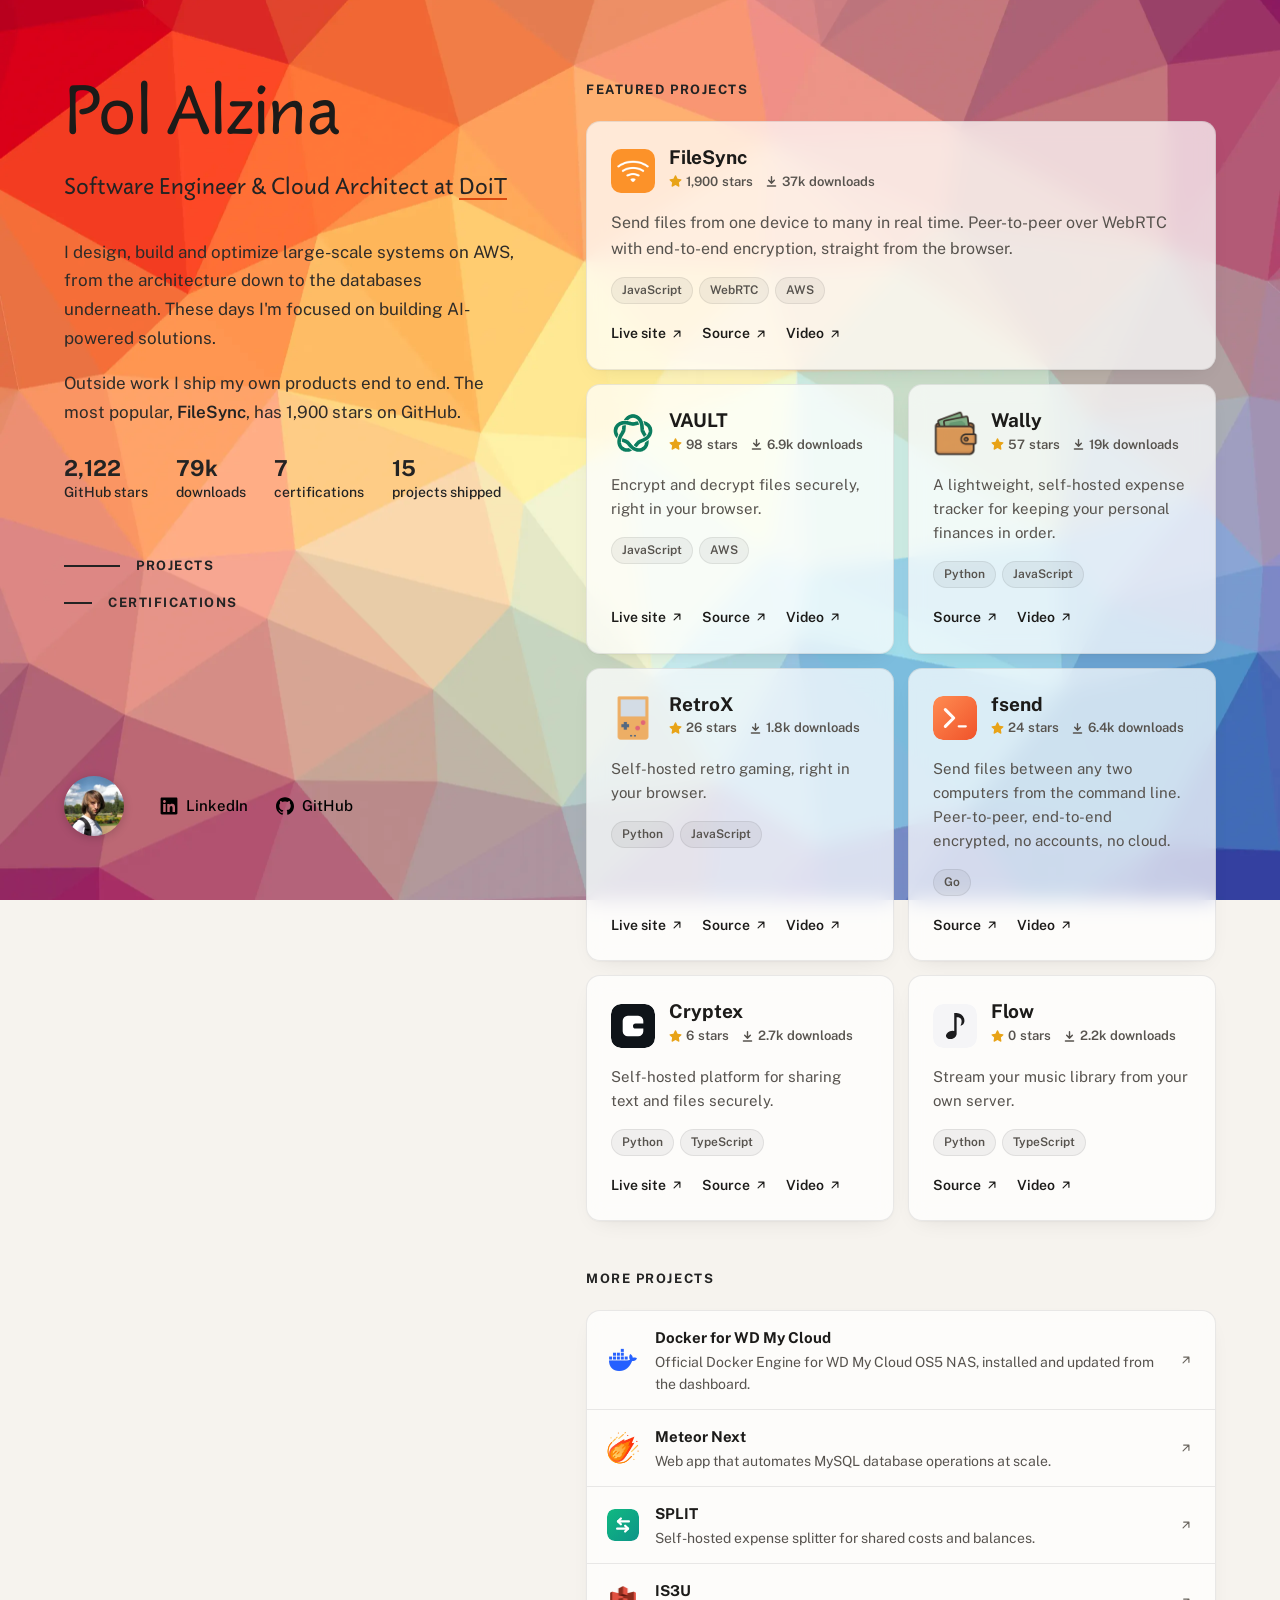
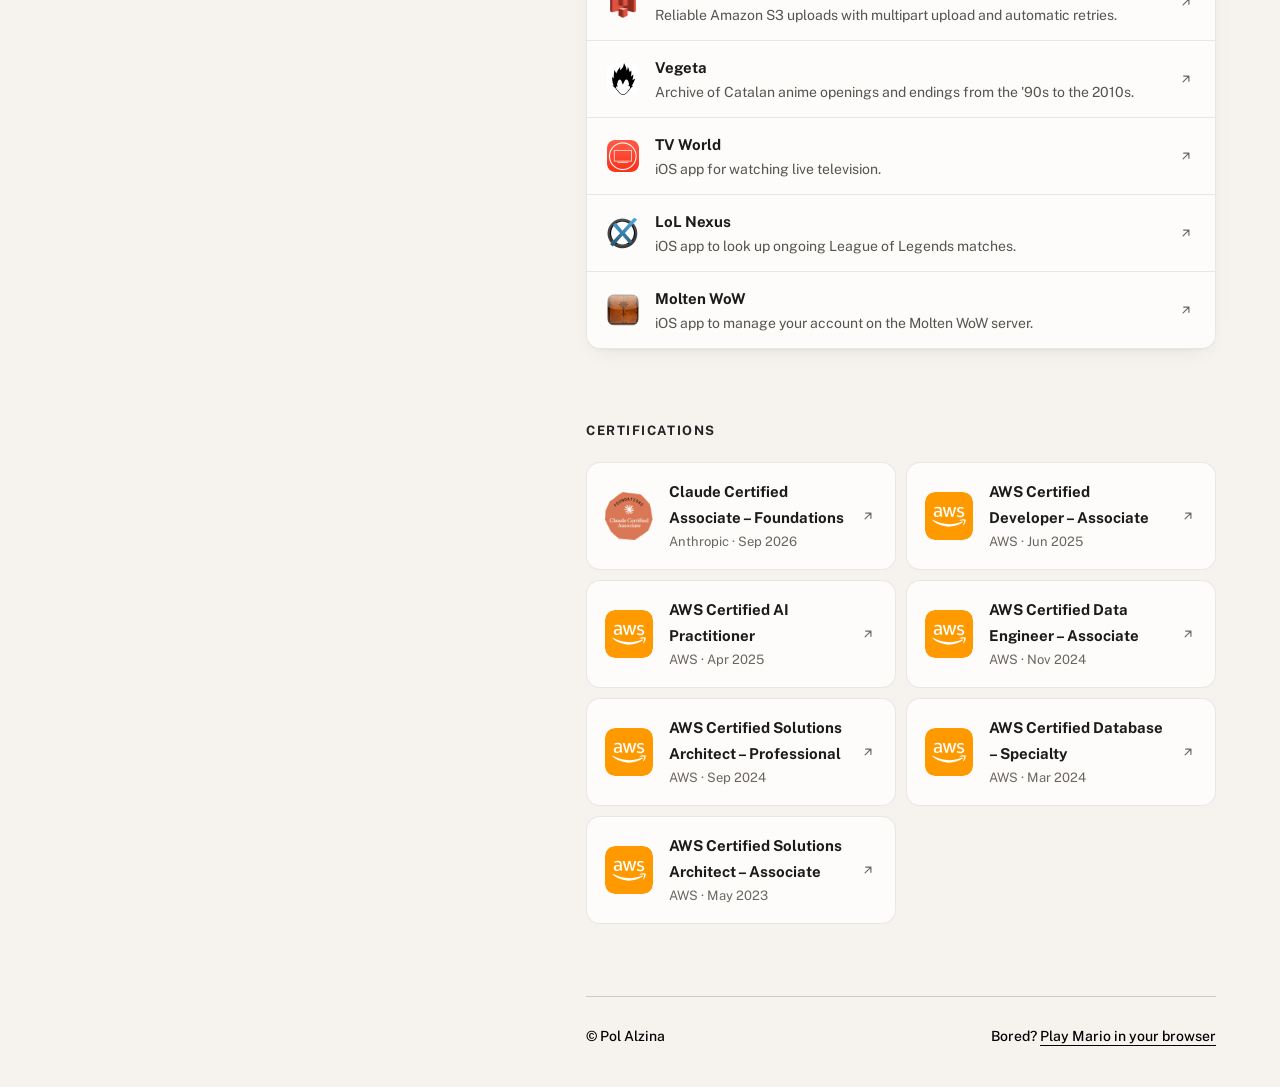
==== commit 22be0f27: "Add total downloads to the intro stats Sums Docker Hub pulls across every image (including split and" ====
--- a/index.html
+++ b/index.html
@@ -224,6 +224,8 @@
 
             <ul class="stats" aria-label="Highlights">
               <li><strong data-stars-total>2,122</strong> GitHub stars</li>
+              <!-- Total covers every Docker image, including ones not shown as cards -->
+              <li><strong data-downloads-total data-docker-extra="poliuscorp/split poliuscorp/plexy">79k</strong> downloads</li>
               <li><strong>7</strong> certifications</li>
               <li><strong data-projects-total>15</strong> projects shipped</li>
             </ul>
@@ -594,13 +596,27 @@
               return isNaN(n) ? Promise.reject(data.value) : n;
             });
         }
+        function sum(counts) {
+          return counts.reduce(function (a, b) { return a + b; }, 0);
+        }
+
+        var all = [];
         document.querySelectorAll("[data-docker]").forEach(function (el) {
           var sources = [badge("docker/pulls/" + el.dataset.docker)];
           if (el.dataset.releases) sources.push(badge("github/downloads/" + el.dataset.releases + "/total"));
-          Promise.all(sources)
-            .then(function (counts) {
-              el.textContent = format(counts.reduce(function (a, b) { return a + b; }, 0));
-            })
+          var count = Promise.all(sources).then(sum);
+          count.then(function (n) { el.textContent = format(n); }, function () {});
+          all.push(count);
+        });
+
+        // The intro total adds images that have no card; if any source fails it keeps
+        // the HTML fallback rather than showing an undercount
+        document.querySelectorAll("[data-downloads-total]").forEach(function (el) {
+          var extra = (el.dataset.dockerExtra || "").split(/\s+/).filter(Boolean).map(function (image) {
+            return badge("docker/pulls/" + image);
+          });
+          Promise.all(all.concat(extra))
+            .then(function (counts) { el.textContent = format(sum(counts)); })
             .catch(function () {});
         });
       })();
--- a/css/style.css
+++ b/css/style.css
@@ -135,6 +135,10 @@
 .stats { display: flex; flex-wrap: wrap; gap: 10px clamp(18px, 5vw, 28px); margin-top: 28px; }
 .stats li { display: flex; flex-direction: column; font-size: 14px; font-weight: 500; color: var(--text); }
 .stats strong { font-size: 22px; line-height: 1.2; font-weight: 700; color: var(--text); }
+/* Four stats don't fit one row on phones: use a tidy 2×2 grid instead of a 3 + 1 wrap */
+@media (max-width: 479px) {
+  .stats { display: grid; grid-template-columns: repeat(2, max-content); column-gap: 40px; row-gap: 14px; }
+}
 
 .nav { display: none; margin-top: 44px; }
 @media (min-width: 1024px) { .nav { display: block; } }
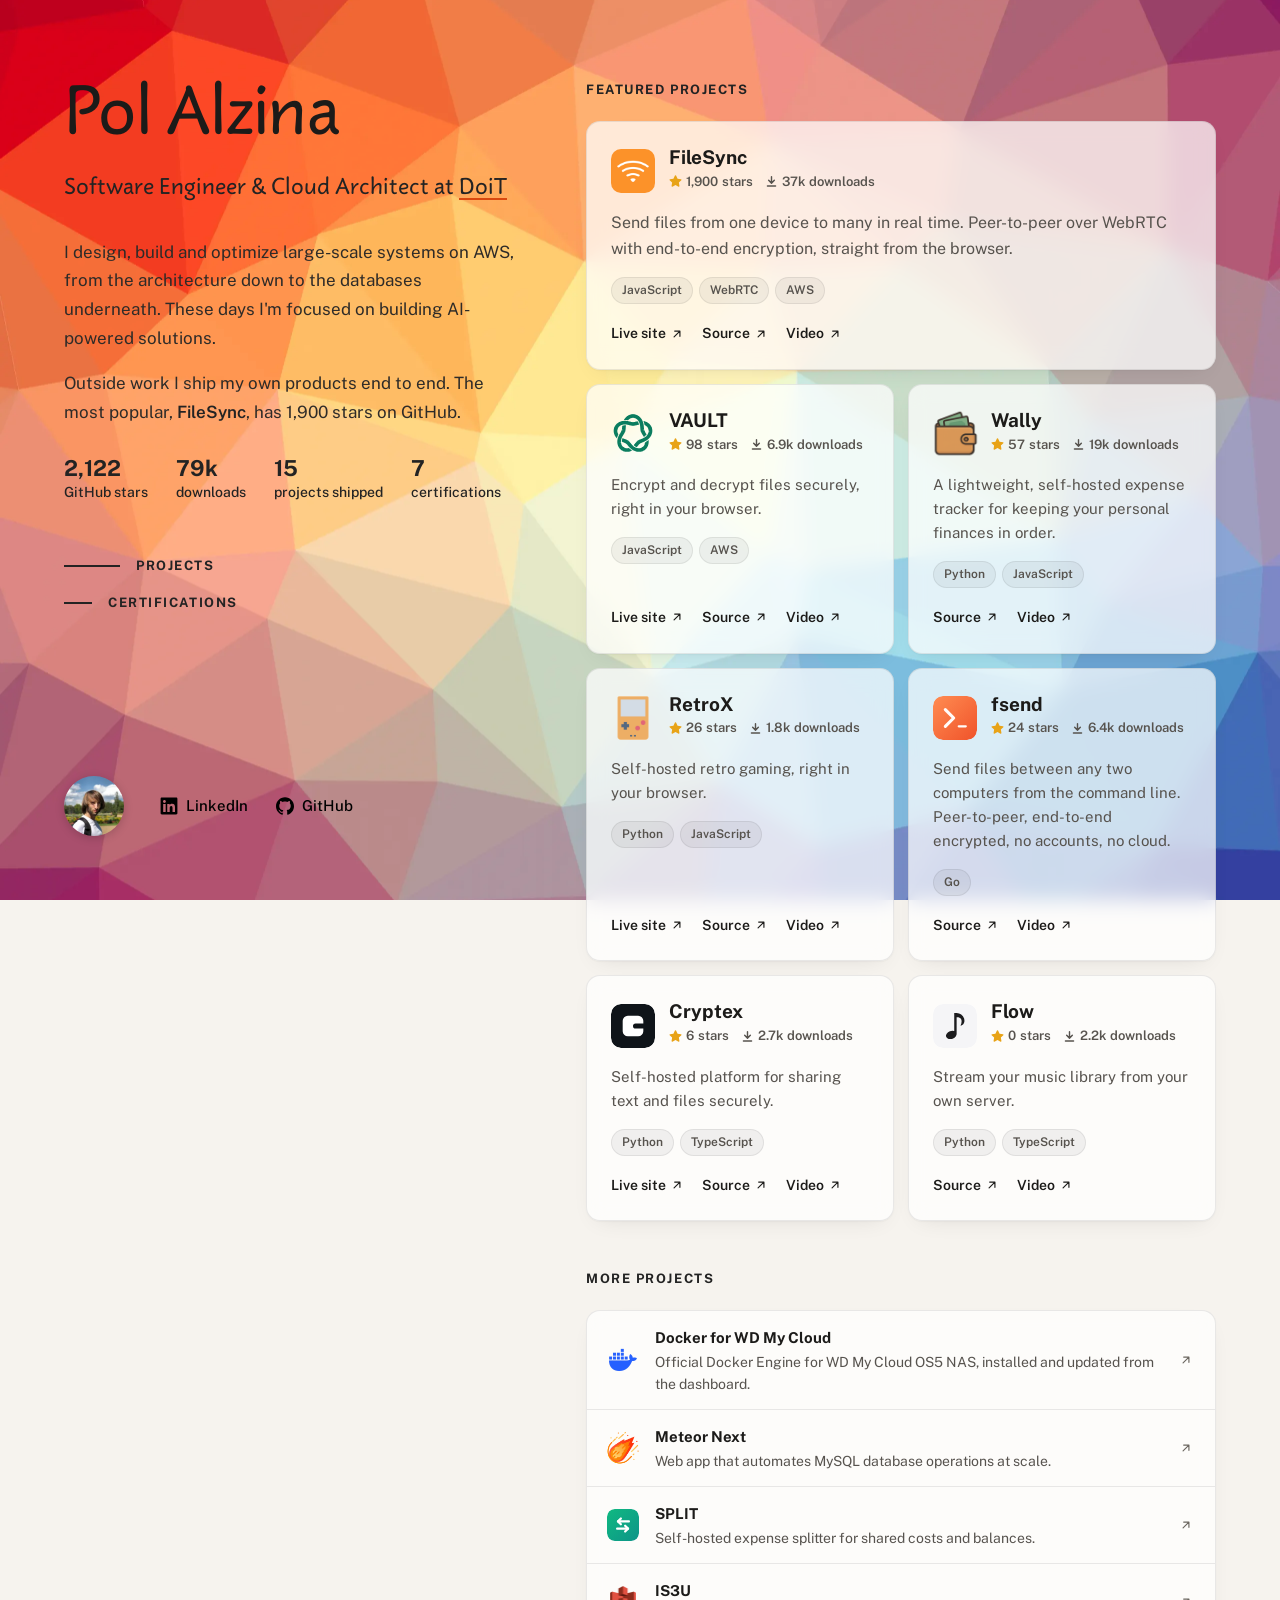
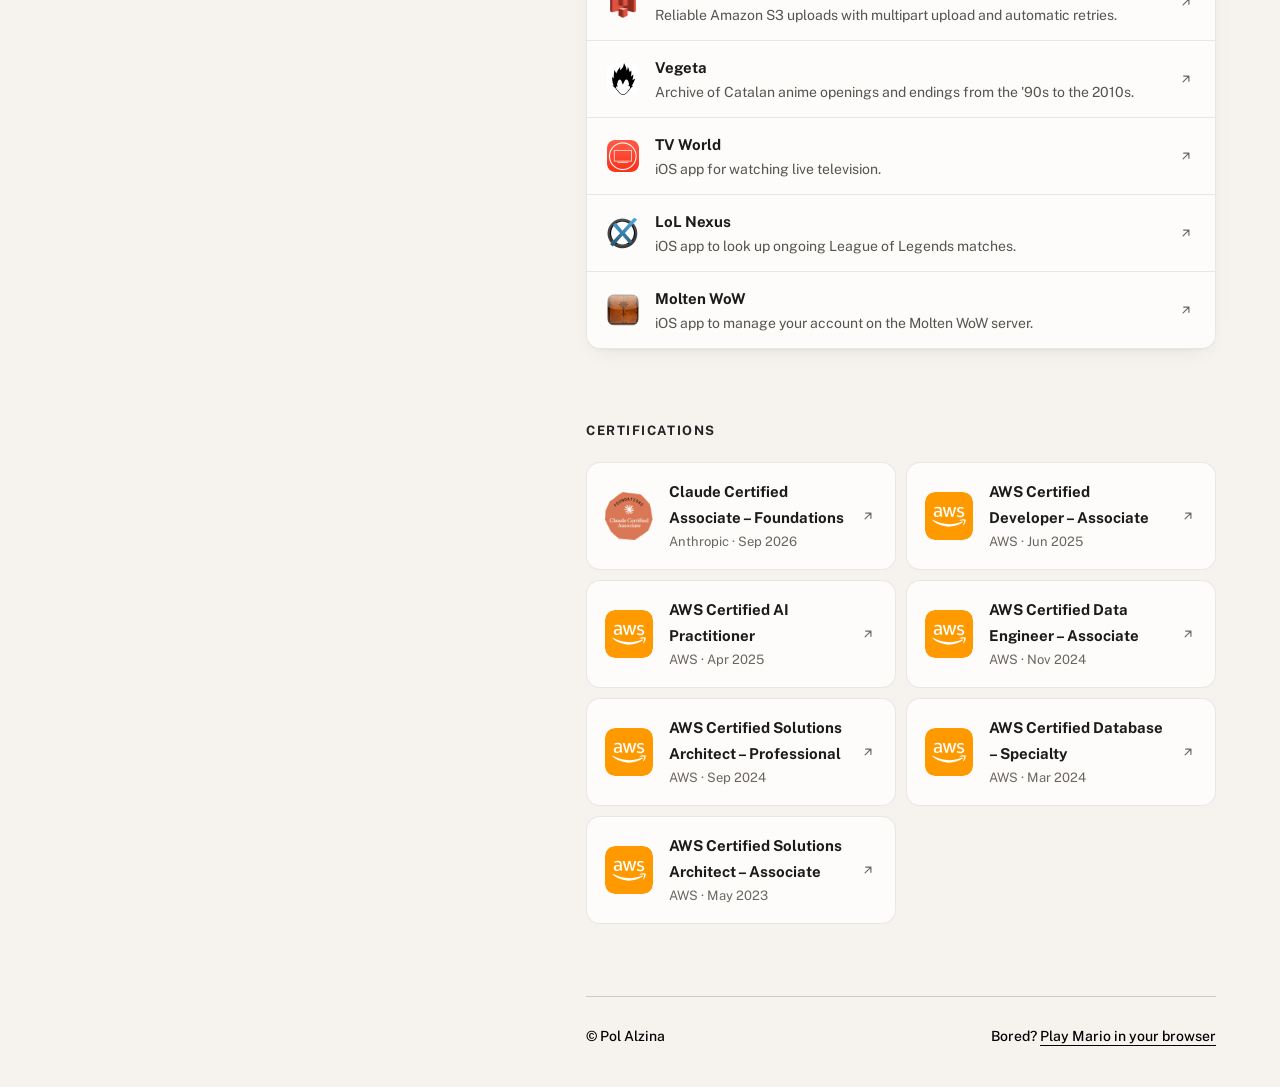
==== commit d11fa062: "Group project stats together: projects shipped before certifications Co-Authored-By: Claude Opus 5.5" ====
--- a/index.html
+++ b/index.html
@@ -226,8 +226,8 @@
               <li><strong data-stars-total>2,122</strong> GitHub stars</li>
               <!-- Total covers every Docker image, including ones not shown as cards -->
               <li><strong data-downloads-total data-docker-extra="poliuscorp/split poliuscorp/plexy">79k</strong> downloads</li>
+              <li><strong data-projects-total>15</strong> projects shipped</li>
               <li><strong>7</strong> certifications</li>
-              <li><strong data-projects-total>15</strong> projects shipped</li>
             </ul>
           </div>
 
